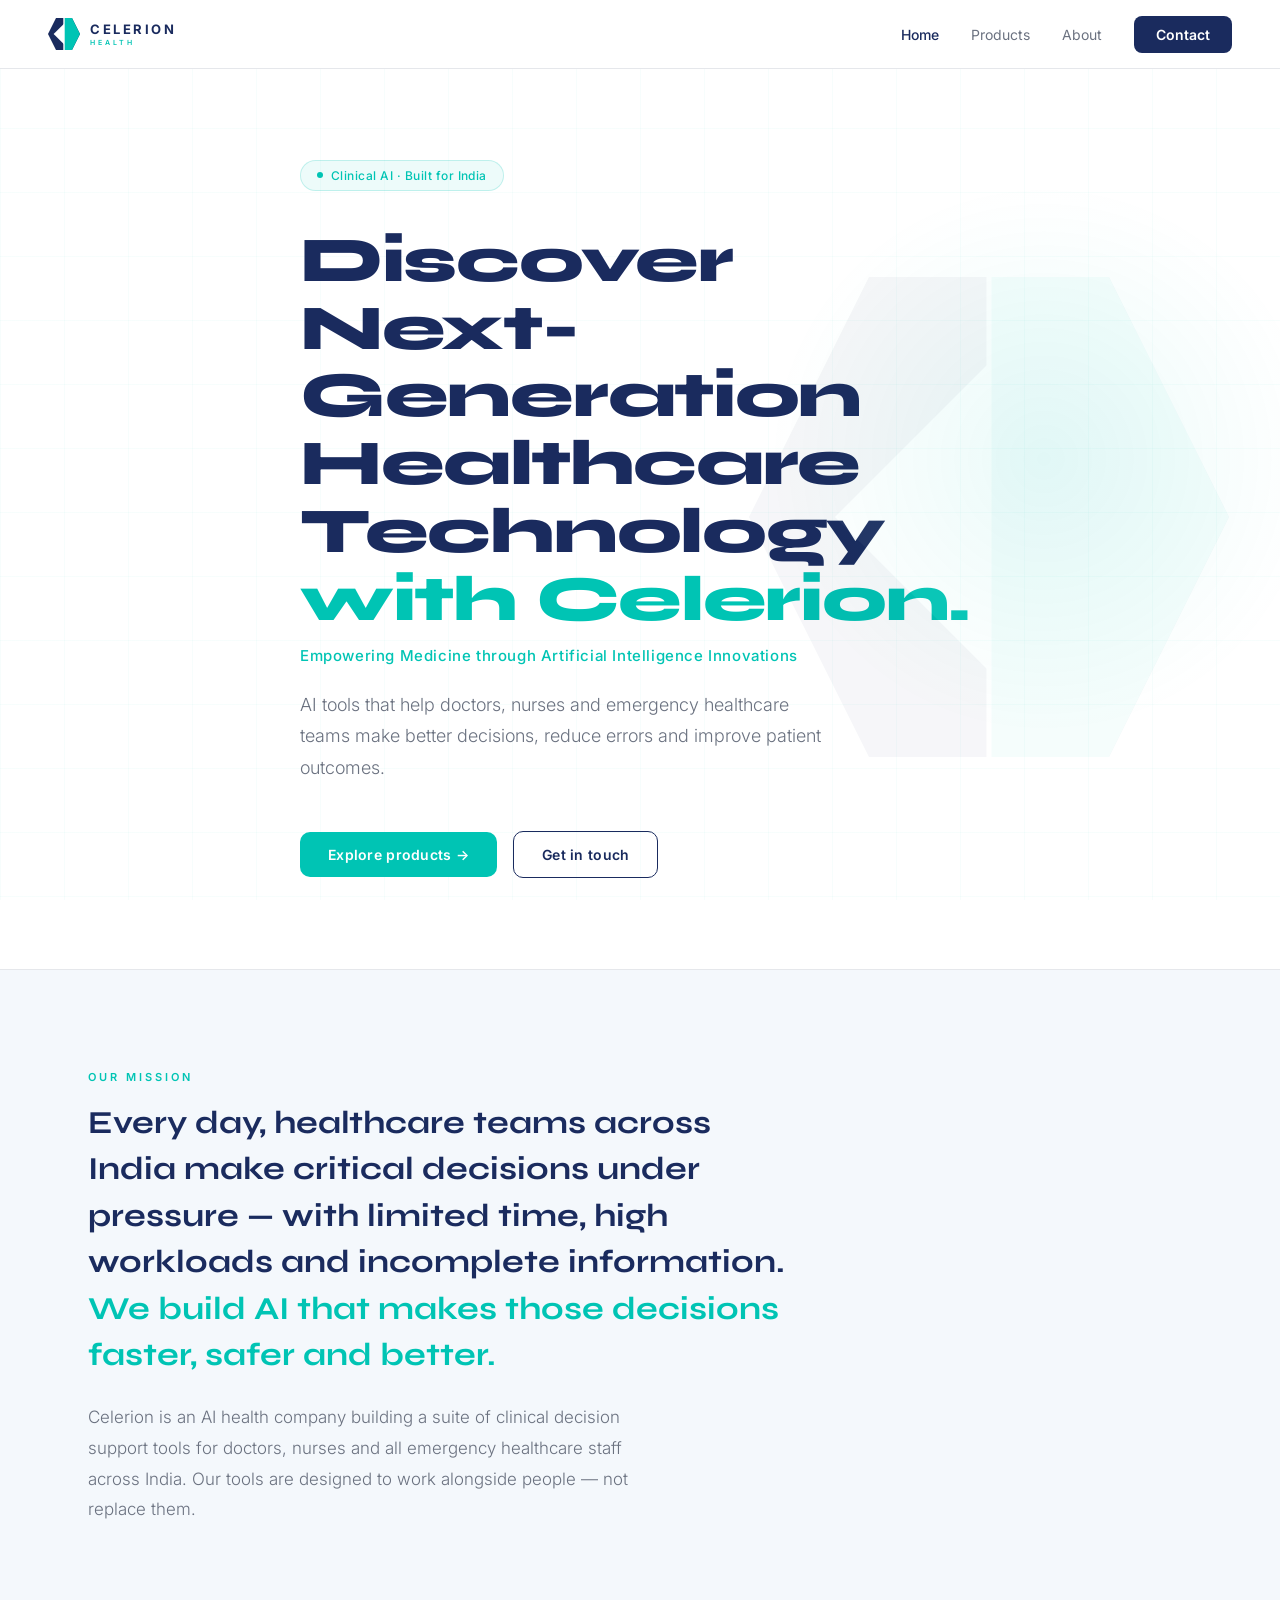
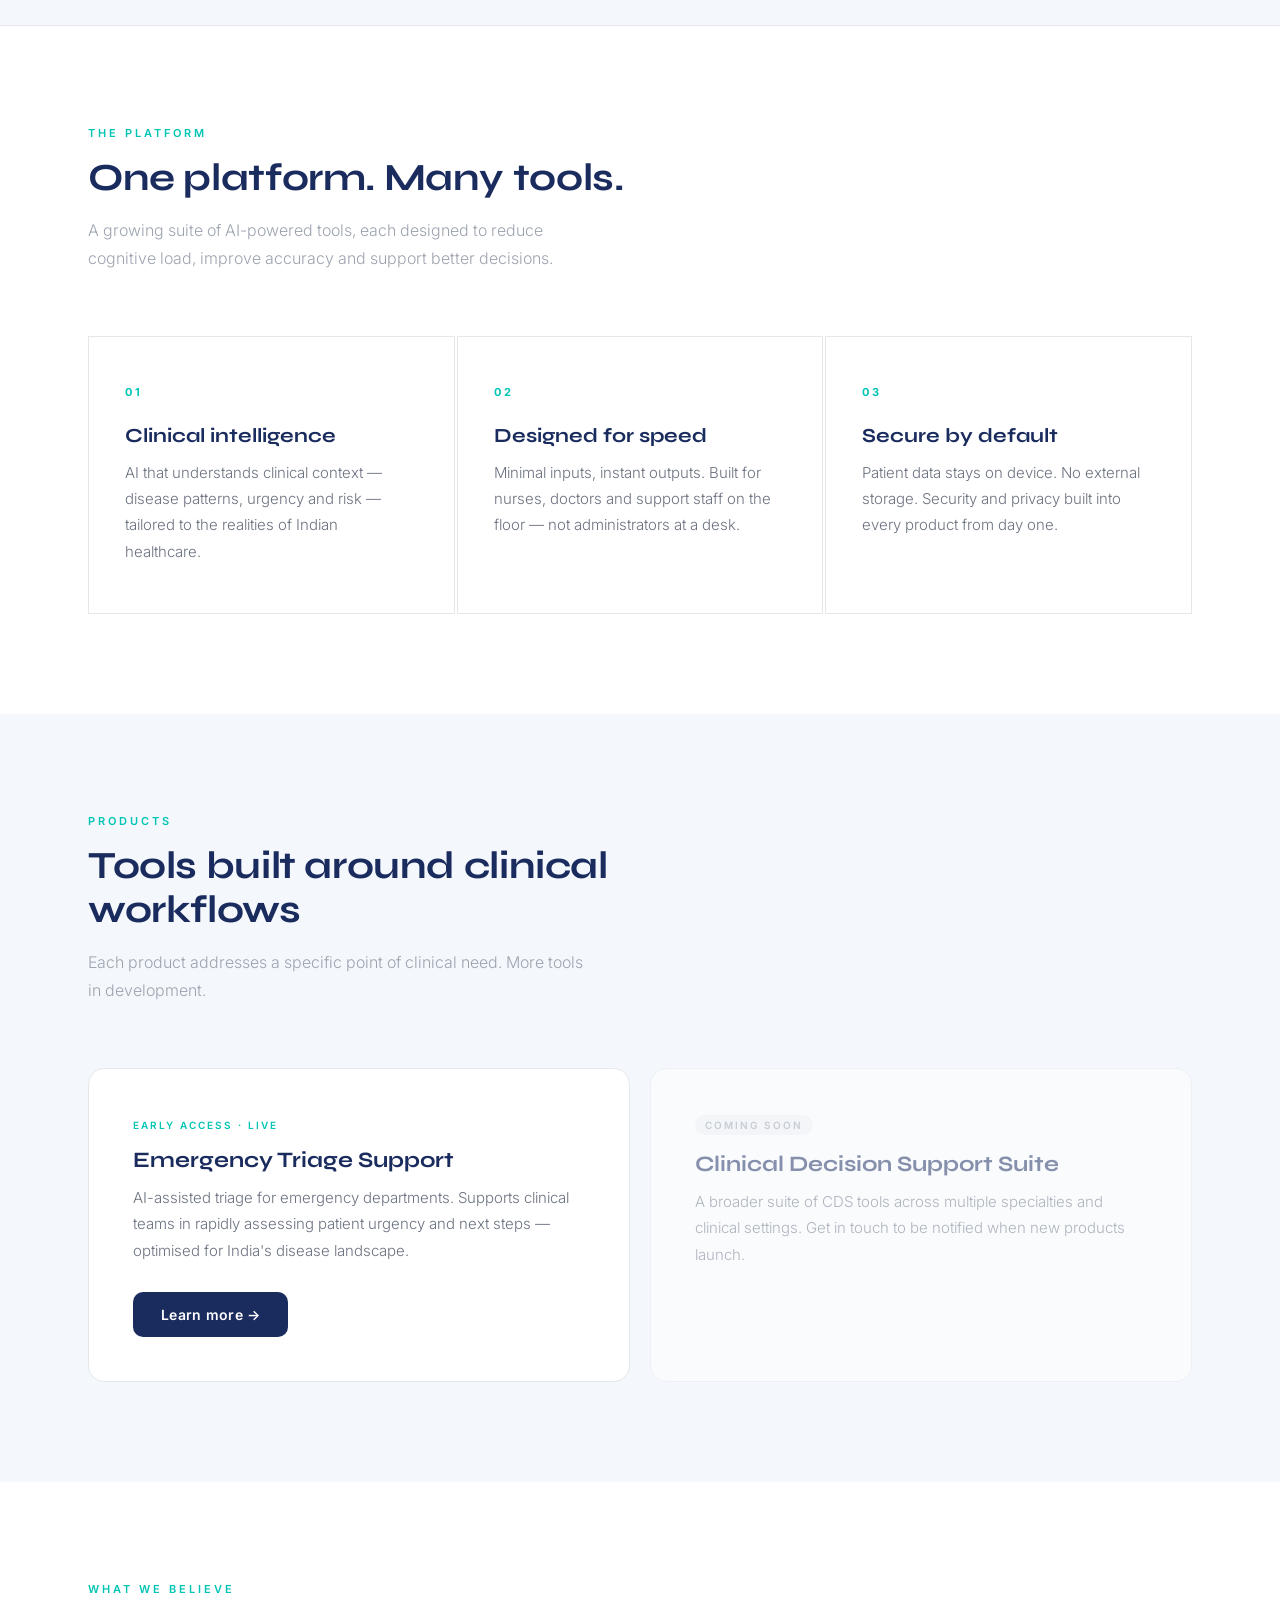
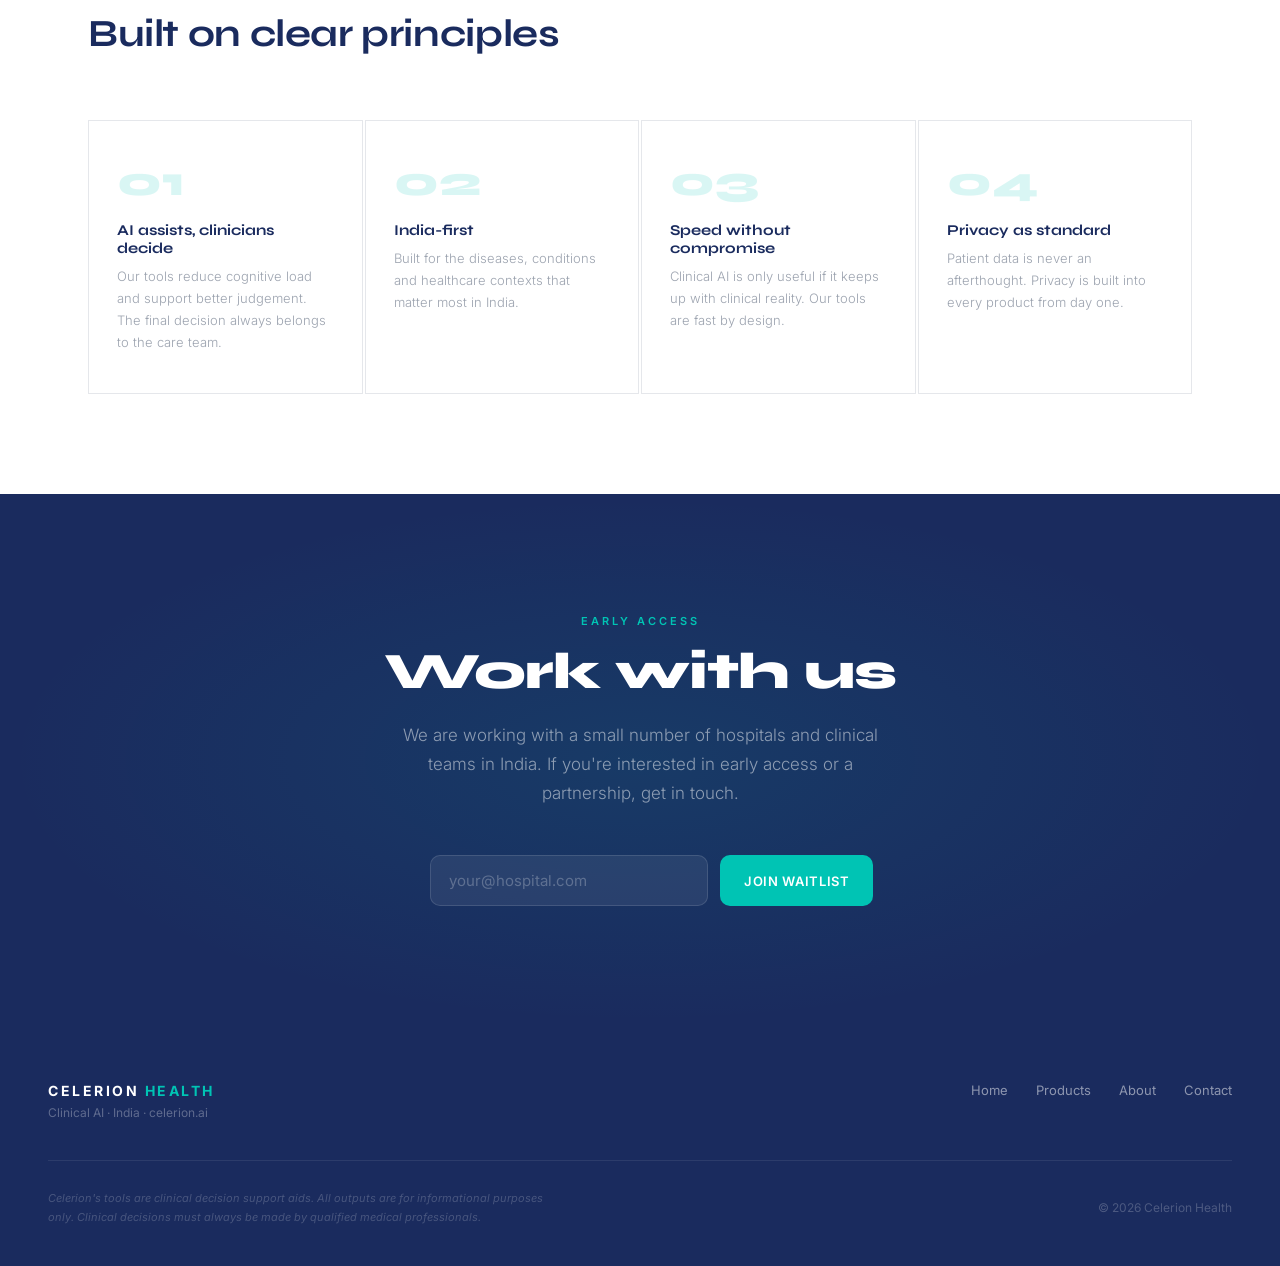
==== index.html @ 02dda003 "Rename site_index.html to index.html" ====
<!DOCTYPE html>
<html lang="en">
<head>
<meta charset="UTF-8">
<meta name="viewport" content="width=device-width, initial-scale=1.0">
<title>Celerion Health — AI for Clinical Decision Making</title>
<meta name="description" content="Celerion builds AI tools that help doctors, nurses and emergency healthcare teams make better decisions. Empowering Medicine through Artificial Intelligence Innovations.">
<link rel="preconnect" href="https://fonts.googleapis.com">
<link href="https://fonts.googleapis.com/css2?family=Inter:wght@300;400;500;600;700;800&family=Syne:wght@700;800&display=swap" rel="stylesheet">
<link rel="stylesheet" href="shared.css">
<style>
  body::before{content:'';position:fixed;inset:0;background-image:linear-gradient(rgba(0,196,180,.03) 1px,transparent 1px),linear-gradient(90deg,rgba(0,196,180,.03) 1px,transparent 1px);background-size:64px 64px;pointer-events:none;z-index:0;}

  /* HERO */
  #hero{position:relative;min-height:100vh;display:flex;align-items:center;padding:80px 0;z-index:1;overflow:hidden;}
  .hero-glow{position:absolute;top:10%;right:-5%;width:600px;height:600px;background:radial-gradient(circle,rgba(0,196,180,.08) 0%,transparent 65%);pointer-events:none;}
  .hero-content{max-width:680px;}
  .hero-badge{display:inline-flex;align-items:center;gap:8px;background:rgba(0,196,180,.07);border:1px solid rgba(0,196,180,.2);border-radius:100px;padding:7px 16px;font-size:12px;font-weight:500;color:#00C4B4;letter-spacing:.04em;margin-bottom:36px;}
  .badge-dot{width:6px;height:6px;background:#00C4B4;border-radius:50%;animation:blink 2s ease-in-out infinite;}
  .hero-title{font-family:'Syne',sans-serif;font-weight:800;font-size:clamp(42px,5vw,76px);line-height:1.06;letter-spacing:-.02em;color:#1A2B5E;margin-bottom:12px;}
  .hero-title .accent{color:#00C4B4;}
  .hero-tagline{font-size:15px;font-weight:500;color:#00C4B4;letter-spacing:.04em;margin-bottom:24px;}
  .hero-sub{font-size:18px;font-weight:300;color:#6b7280;line-height:1.75;max-width:540px;margin-bottom:48px;}
  .hero-actions{display:flex;gap:16px;flex-wrap:wrap;align-items:center;}
  .hero-mark{position:absolute;right:4%;top:50%;transform:translateY(-50%);opacity:.04;pointer-events:none;}
  .hero-mark svg{width:480px;height:480px;}

  /* MISSION */
  #mission{position:relative;z-index:1;background:#F4F8FC;border-top:1px solid #e5e7eb;border-bottom:1px solid #e5e7eb;padding:100px 0;}
  .mission-quote{font-family:'Syne',sans-serif;font-size:clamp(20px,2.5vw,32px);font-weight:700;line-height:1.45;color:#1A2B5E;margin-bottom:24px;max-width:700px;}
  .mission-quote .hl{color:#00C4B4;}
  .mission-body{font-size:17px;font-weight:300;color:#6b7280;line-height:1.8;max-width:580px;}

  /* PLATFORM */
  #platform{position:relative;z-index:1;padding:100px 0;}
  .sec-title{font-family:'Syne',sans-serif;font-weight:700;font-size:clamp(26px,3vw,44px);line-height:1.15;letter-spacing:-.01em;color:#1A2B5E;margin-bottom:16px;max-width:560px;}
  .sec-sub{font-size:16px;font-weight:300;color:#9ca3af;line-height:1.75;max-width:500px;margin-bottom:64px;}
  .pillars{display:grid;grid-template-columns:repeat(3,1fr);gap:2px;}
  .pillar{position:relative;background:#fff;border:1px solid #e5e7eb;padding:48px 36px;overflow:hidden;transition:background .3s;}
  .pillar:hover{background:#F4F8FC;}
  .pillar-bar{position:absolute;top:0;left:0;width:100%;height:2px;background:#00C4B4;transform:scaleX(0);transform-origin:left;transition:transform .4s ease;}
  .pillar:hover .pillar-bar{transform:scaleX(1);}
  .pillar-num{font-size:11px;font-weight:700;letter-spacing:3px;color:#00C4B4;margin-bottom:24px;display:block;}
  .pillar-title{font-family:'Syne',sans-serif;font-size:20px;font-weight:700;color:#1A2B5E;margin-bottom:12px;}
  .pillar-desc{font-size:15px;font-weight:300;color:#6b7280;line-height:1.75;}

  /* PRODUCTS PREVIEW */
  #products{position:relative;z-index:1;background:#F4F8FC;padding:100px 0;}
  .products-grid{display:grid;grid-template-columns:1fr 1fr;gap:20px;}
  .prod-card{background:#fff;border:1px solid #e5e7eb;border-radius:16px;padding:44px;transition:border-color .3s,transform .3s;}
  .prod-card:hover{border-color:#00C4B4;transform:translateY(-3px);}
  .prod-card.dim{opacity:.5;}
  .prod-card.dim:hover{transform:none;border-color:#e5e7eb;}
  .prod-tag{display:inline-block;font-size:10px;font-weight:600;letter-spacing:2px;color:#00C4B4;text-transform:uppercase;margin-bottom:16px;}
  .prod-tag.soon{color:#9ca3af;background:#f3f4f6;padding:4px 10px;border-radius:100px;}
  .prod-title{font-family:'Syne',sans-serif;font-size:22px;font-weight:700;color:#1A2B5E;margin-bottom:12px;}
  .prod-desc{font-size:15px;font-weight:300;color:#6b7280;line-height:1.75;}

  /* VALUES */
  #values{position:relative;z-index:1;padding:100px 0;}
  .values-grid{display:grid;grid-template-columns:repeat(4,1fr);gap:2px;margin-top:64px;}
  .value{padding:40px 28px;border:1px solid #e5e7eb;background:#fff;}
  .value-num{font-family:'Syne',sans-serif;font-size:42px;font-weight:800;color:rgba(0,196,180,.15);line-height:1;margin-bottom:18px;}
  .value-title{font-family:'Syne',sans-serif;font-size:15px;font-weight:700;color:#1A2B5E;margin-bottom:8px;}
  .value-desc{font-size:13px;font-weight:300;color:#9ca3af;line-height:1.7;}

  /* CTA */
  #cta{position:relative;z-index:1;background:#1A2B5E;padding:120px 0;text-align:center;}
  .cta-glow{position:absolute;inset:0;background:radial-gradient(ellipse at center,rgba(0,196,180,.1) 0%,transparent 70%);pointer-events:none;}
  .cta-title{font-family:'Syne',sans-serif;font-weight:800;font-size:clamp(30px,4vw,56px);line-height:1.1;letter-spacing:-.02em;color:#fff;margin-bottom:20px;}
  .cta-sub{font-size:17px;font-weight:300;color:rgba(255,255,255,.5);margin-bottom:48px;line-height:1.7;max-width:520px;margin-left:auto;margin-right:auto;}
  .cta-form{display:flex;gap:12px;max-width:420px;margin:0 auto;}
  .cta-input{flex:1;background:rgba(255,255,255,.07);border:1px solid rgba(255,255,255,.12);border-radius:10px;padding:15px 18px;color:#fff;font-family:'Inter',sans-serif;font-size:15px;outline:none;transition:border-color .2s;}
  .cta-input::placeholder{color:rgba(255,255,255,.25);}
  .cta-input:focus{border-color:#00C4B4;}
  .cta-btn{background:#00C4B4;color:#fff;border:none;border-radius:10px;padding:15px 24px;font-family:'Inter',sans-serif;font-weight:600;font-size:13px;cursor:pointer;letter-spacing:.05em;transition:background .2s;white-space:nowrap;}
  .cta-btn:hover{background:#00A99C;}
  #form-msg{margin-top:16px;font-size:13px;color:#00C4B4;display:none;}

  @keyframes blink{0%,100%{opacity:1;transform:scale(1);}50%{opacity:.4;transform:scale(.8);}}

  @media(max-width:900px){
    #hero{padding:60px 0;min-height:auto;}
    .hero-mark{display:none;}
    #mission,#platform,#products,#values,#cta{padding:64px 0;}
    .pillars{grid-template-columns:1fr;}
    .products-grid{grid-template-columns:1fr;}
    .values-grid{grid-template-columns:1fr 1fr;}
    .cta-form{flex-direction:column;}
  }
  @media(max-width:540px){.values-grid{grid-template-columns:1fr;}}
</style>
</head>
<body>

<nav>
  <div class="nav-inner">
    <a href="index.html" class="nav-logo">
      <svg viewBox="0 0 34 34" fill="none" xmlns="http://www.w3.org/2000/svg">
        <polygon points="8.5,0 25.5,0 34,17 25.5,34 8.5,34 0,17" fill="#1A2B5E"/>
        <polygon points="17,0 25.5,0 34,17 25.5,34 17,34" fill="#00C4B4"/>
        <line x1="17" y1="0" x2="17" y2="34" stroke="white" stroke-width="1.5"/>
        <polygon points="6,17 17,6 17,28" fill="white"/>
      </svg>
      <div class="nav-brand">
        <span class="nav-brand-name">CELERION</span>
        <span class="nav-brand-sub">HEALTH</span>
      </div>
    </a>
    <ul class="nav-links">
      <li><a href="index.html" class="active">Home</a></li>
      <li><a href="products.html">Products</a></li>
      <li><a href="about.html">About</a></li>
      <li><a href="contact.html" class="nav-cta">Contact</a></li>
    </ul>
  </div>
</nav>

<section id="hero">
  <div class="hero-glow"></div>
  <div class="container">
    <div class="hero-content">
      <div class="hero-badge"><span class="badge-dot"></span>Clinical AI · Built for India</div>
      <h1 class="hero-title">Discover Next-Generation<br>Healthcare Technology<br><span class="accent">with Celerion.</span></h1>
      <p class="hero-tagline">Empowering Medicine through Artificial Intelligence Innovations</p>
      <p class="hero-sub">AI tools that help doctors, nurses and emergency healthcare teams make better decisions, reduce errors and improve patient outcomes.</p>
      <div class="hero-actions">
        <a href="products.html" class="btn btn-teal">Explore products &rarr;</a>
        <a href="contact.html" class="btn btn-outline">Get in touch</a>
      </div>
    </div>
  </div>
  <div class="hero-mark">
    <svg viewBox="0 0 480 480" fill="none" xmlns="http://www.w3.org/2000/svg">
      <polygon points="120,0 360,0 480,240 360,480 120,480 0,240" fill="#1A2B5E"/>
      <polygon points="240,0 360,0 480,240 360,480 240,480" fill="#00C4B4"/>
      <line x1="240" y1="0" x2="240" y2="480" stroke="white" stroke-width="5"/>
      <polygon points="86,240 240,86 240,394" fill="white"/>
    </svg>
  </div>
</section>

<section id="mission">
  <div class="container">
    <p class="eyebrow">Our mission</p>
    <p class="mission-quote">Every day, healthcare teams across India make critical decisions under pressure — with limited time, high workloads and incomplete information.<br><span class="hl">We build AI that makes those decisions faster, safer and better.</span></p>
    <p class="mission-body">Celerion is an AI health company building a suite of clinical decision support tools for doctors, nurses and all emergency healthcare staff across India. Our tools are designed to work alongside people — not replace them.</p>
  </div>
</section>

<section id="platform">
  <div class="container">
    <p class="eyebrow">The platform</p>
    <h2 class="sec-title">One platform. Many tools.</h2>
    <p class="sec-sub">A growing suite of AI-powered tools, each designed to reduce cognitive load, improve accuracy and support better decisions.</p>
    <div class="pillars">
      <div class="pillar"><div class="pillar-bar"></div><span class="pillar-num">01</span><div class="pillar-title">Clinical intelligence</div><p class="pillar-desc">AI that understands clinical context — disease patterns, urgency and risk — tailored to the realities of Indian healthcare.</p></div>
      <div class="pillar"><div class="pillar-bar"></div><span class="pillar-num">02</span><div class="pillar-title">Designed for speed</div><p class="pillar-desc">Minimal inputs, instant outputs. Built for nurses, doctors and support staff on the floor — not administrators at a desk.</p></div>
      <div class="pillar"><div class="pillar-bar"></div><span class="pillar-num">03</span><div class="pillar-title">Secure by default</div><p class="pillar-desc">Patient data stays on device. No external storage. Security and privacy built into every product from day one.</p></div>
    </div>
  </div>
</section>

<section id="products">
  <div class="container">
    <p class="eyebrow">Products</p>
    <h2 class="sec-title">Tools built around clinical workflows</h2>
    <p class="sec-sub">Each product addresses a specific point of clinical need. More tools in development.</p>
    <div class="products-grid">
      <div class="prod-card">
        <div class="prod-tag">Early access · Live</div>
        <div class="prod-title">Emergency Triage Support</div>
        <p class="prod-desc">AI-assisted triage for emergency departments. Supports clinical teams in rapidly assessing patient urgency and next steps — optimised for India's disease landscape.</p>
        <br>
        <a href="products.html" class="btn" style="margin-top:8px;">Learn more &rarr;</a>
      </div>
      <div class="prod-card dim">
        <div class="prod-tag soon">Coming soon</div>
        <div class="prod-title">Clinical Decision Support Suite</div>
        <p class="prod-desc">A broader suite of CDS tools across multiple specialties and clinical settings. Get in touch to be notified when new products launch.</p>
      </div>
    </div>
  </div>
</section>

<section id="values">
  <div class="container">
    <p class="eyebrow">What we believe</p>
    <h2 class="sec-title">Built on clear principles</h2>
    <div class="values-grid">
      <div class="value"><div class="value-num">01</div><div class="value-title">AI assists, clinicians decide</div><p class="value-desc">Our tools reduce cognitive load and support better judgement. The final decision always belongs to the care team.</p></div>
      <div class="value"><div class="value-num">02</div><div class="value-title">India-first</div><p class="value-desc">Built for the diseases, conditions and healthcare contexts that matter most in India.</p></div>
      <div class="value"><div class="value-num">03</div><div class="value-title">Speed without compromise</div><p class="value-desc">Clinical AI is only useful if it keeps up with clinical reality. Our tools are fast by design.</p></div>
      <div class="value"><div class="value-num">04</div><div class="value-title">Privacy as standard</div><p class="value-desc">Patient data is never an afterthought. Privacy is built into every product from day one.</p></div>
    </div>
  </div>
</section>

<section id="cta">
  <div class="cta-glow"></div>
  <div class="container" style="position:relative;z-index:1;">
    <p class="eyebrow" style="text-align:center;color:#00C4B4;">Early access</p>
    <h2 class="cta-title">Work with us</h2>
    <p class="cta-sub">We are working with a small number of hospitals and clinical teams in India. If you're interested in early access or a partnership, get in touch.</p>
    <form class="cta-form" onsubmit="handleSubmit(event)">
      <input type="email" id="email-field" class="cta-input" placeholder="your@hospital.com" required>
      <button type="submit" class="cta-btn">JOIN WAITLIST</button>
    </form>
    <p id="form-msg">&#10003; &nbsp;Thank you — we'll be in touch soon.</p>
  </div>
</section>

<footer>
  <div class="footer-inner">
    <div class="footer-top">
      <div>
        <div class="footer-brand-name">CELERION <span>HEALTH</span></div>
        <div class="footer-brand-tag">Clinical AI · India · celerion.ai</div>
      </div>
      <div class="footer-links">
        <a href="index.html">Home</a>
        <a href="products.html">Products</a>
        <a href="about.html">About</a>
        <a href="contact.html">Contact</a>
      </div>
    </div>
    <div class="footer-bottom">
      <div class="footer-disc">Celerion's tools are clinical decision support aids. All outputs are for informational purposes only. Clinical decisions must always be made by qualified medical professionals.</div>
      <div class="footer-copy">&copy; 2026 Celerion Health</div>
    </div>
  </div>
</footer>

<script>
  function handleSubmit(e) {
    e.preventDefault();
    document.getElementById('email-field').value='';
    const m=document.getElementById('form-msg');
    m.style.display='block';
    setTimeout(()=>{m.style.display='none';},5000);
  }
</script>
</body>
</html>
---- shared.css ----
/* Shared styles across all pages */
*,*::before,*::after{box-sizing:border-box;margin:0;padding:0;}
html{scroll-behavior:smooth;}
body{font-family:'Inter',sans-serif;background:#fff;color:#111827;overflow-x:hidden;}

/* NAV */
nav{position:sticky;top:0;z-index:100;background:rgba(255,255,255,0.95);backdrop-filter:blur(12px);border-bottom:1px solid #e5e7eb;padding:0 48px;}
.nav-inner{max-width:1200px;margin:0 auto;display:flex;align-items:center;justify-content:space-between;height:68px;}
.nav-logo{display:flex;align-items:center;gap:10px;text-decoration:none;}
.nav-logo svg{width:32px;height:32px;}
.nav-brand{display:flex;flex-direction:column;gap:1px;}
.nav-brand-name{font-size:13px;font-weight:700;letter-spacing:2.5px;color:#1A2B5E;}
.nav-brand-sub{font-size:7px;font-weight:600;letter-spacing:3px;color:#00C4B4;}
.nav-links{display:flex;align-items:center;gap:32px;list-style:none;}
.nav-links a{font-size:14px;color:#6b7280;text-decoration:none;transition:color .2s;}
.nav-links a:hover{color:#111827;}
.nav-links a.active{color:#1A2B5E;font-weight:500;}
.nav-cta{background:#1A2B5E!important;color:#fff!important;font-weight:600!important;padding:10px 22px!important;border-radius:8px;transition:background .2s!important;}
.nav-cta:hover{background:#142248!important;}

/* FOOTER */
footer{background:#1A2B5E;padding:56px 48px 40px;}
.footer-inner{max-width:1200px;margin:0 auto;}
.footer-top{display:flex;justify-content:space-between;align-items:flex-start;flex-wrap:wrap;gap:40px;padding-bottom:40px;border-bottom:1px solid rgba(255,255,255,0.08);}
.footer-brand-name{font-size:14px;font-weight:700;letter-spacing:2.5px;color:#fff;margin-bottom:6px;}
.footer-brand-name span{color:#00C4B4;}
.footer-brand-tag{font-size:12px;color:rgba(255,255,255,0.3);}
.footer-links{display:flex;gap:28px;flex-wrap:wrap;}
.footer-links a{font-size:13px;color:rgba(255,255,255,0.5);text-decoration:none;transition:color .2s;}
.footer-links a:hover{color:#fff;}
.footer-bottom{display:flex;justify-content:space-between;align-items:center;padding-top:28px;flex-wrap:wrap;gap:16px;}
.footer-disc{font-size:11px;color:rgba(255,255,255,0.2);font-style:italic;max-width:520px;line-height:1.65;}
.footer-copy{font-size:12px;color:rgba(255,255,255,0.22);}

/* BUTTONS */
.btn{display:inline-flex;align-items:center;gap:8px;background:#1A2B5E;color:#fff;font-size:14px;font-weight:600;padding:14px 28px;border-radius:10px;text-decoration:none;transition:background .2s,transform .2s;letter-spacing:0.02em;}
.btn:hover{background:#142248;transform:translateY(-1px);}
.btn-teal{background:#00C4B4;}
.btn-teal:hover{background:#00A99C;}
.btn-outline{background:transparent;color:#1A2B5E;border:1.5px solid #1A2B5E;}
.btn-outline:hover{background:#1A2B5E;color:#fff;transform:translateY(-1px);}

/* COMMON */
.eyebrow{font-size:11px;font-weight:600;letter-spacing:3px;color:#00C4B4;text-transform:uppercase;margin-bottom:16px;}
.container{max-width:1200px;margin:0 auto;padding:0 48px;}

@media(max-width:900px){
  nav{padding:0 20px;}
  .nav-links{display:none;}
  footer{padding:40px 20px;}
  .container{padding:0 20px;}
  .footer-top{flex-direction:column;gap:24px;}
}
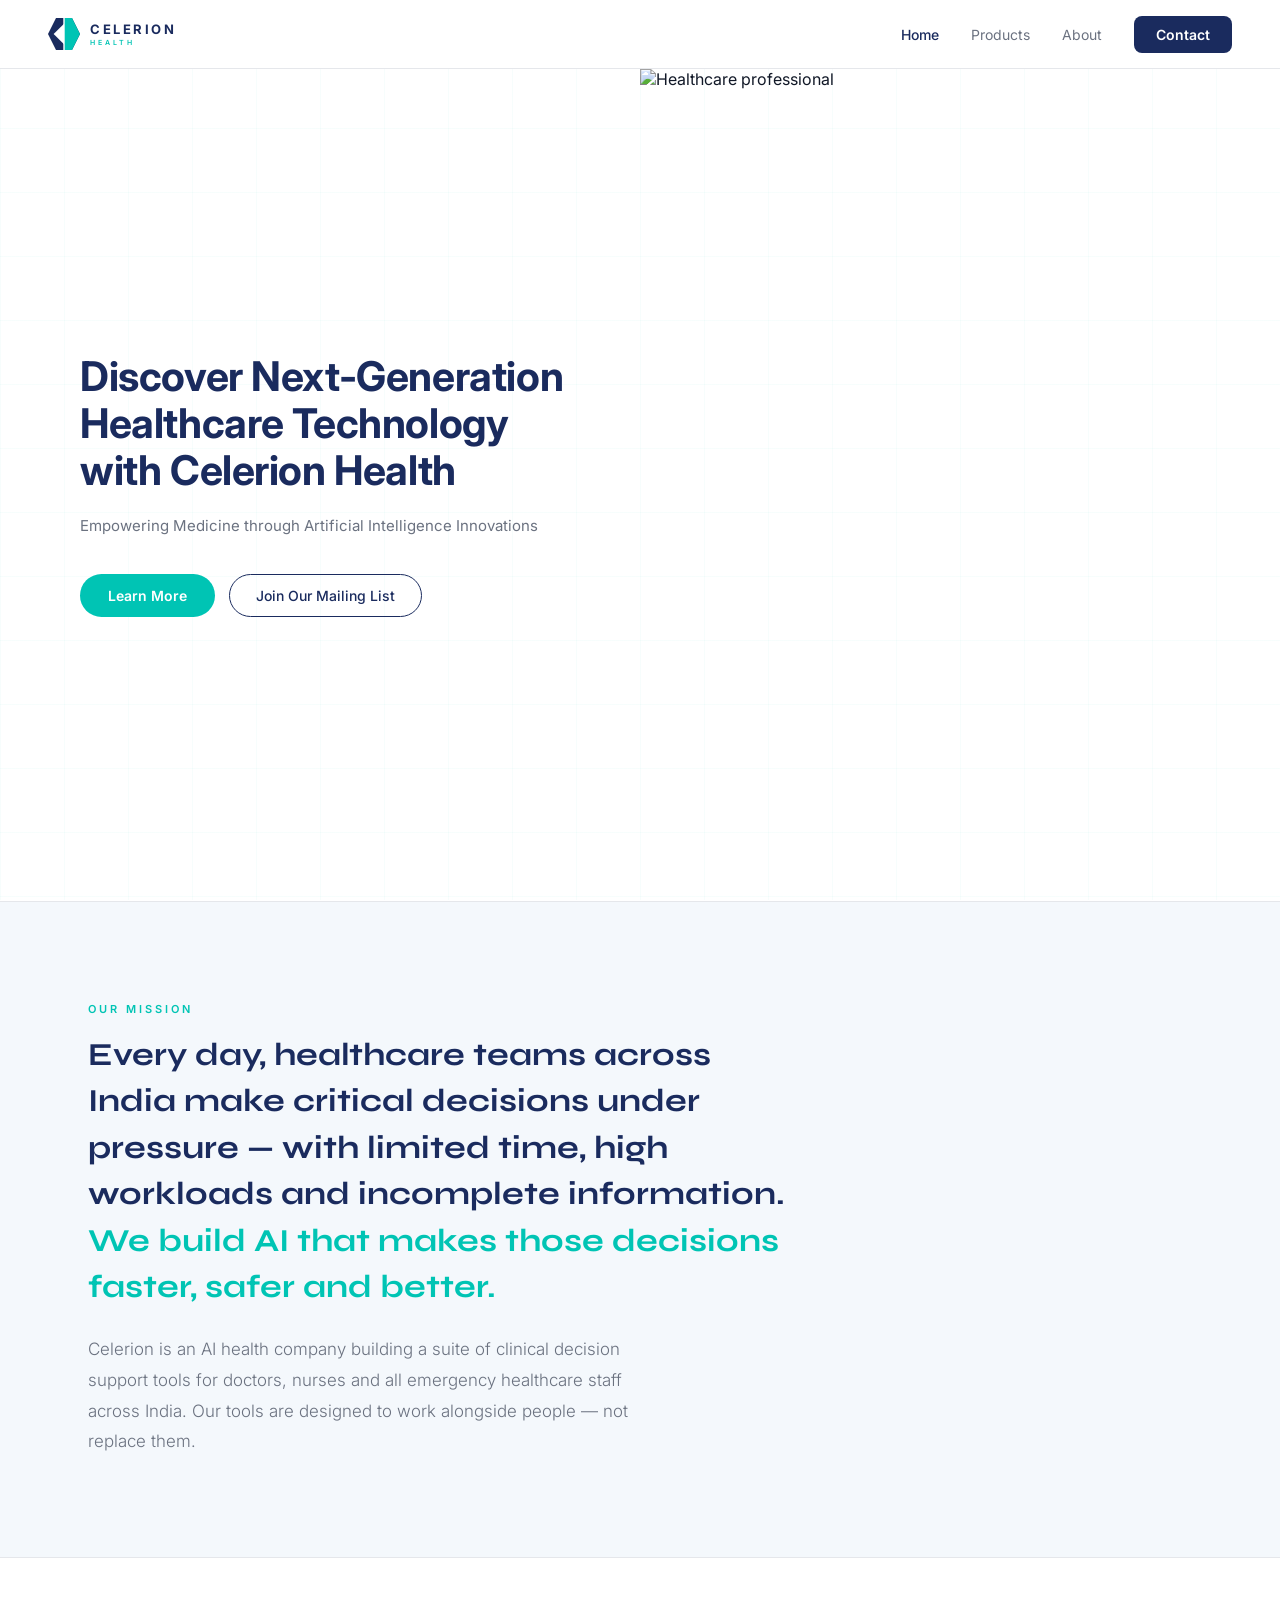
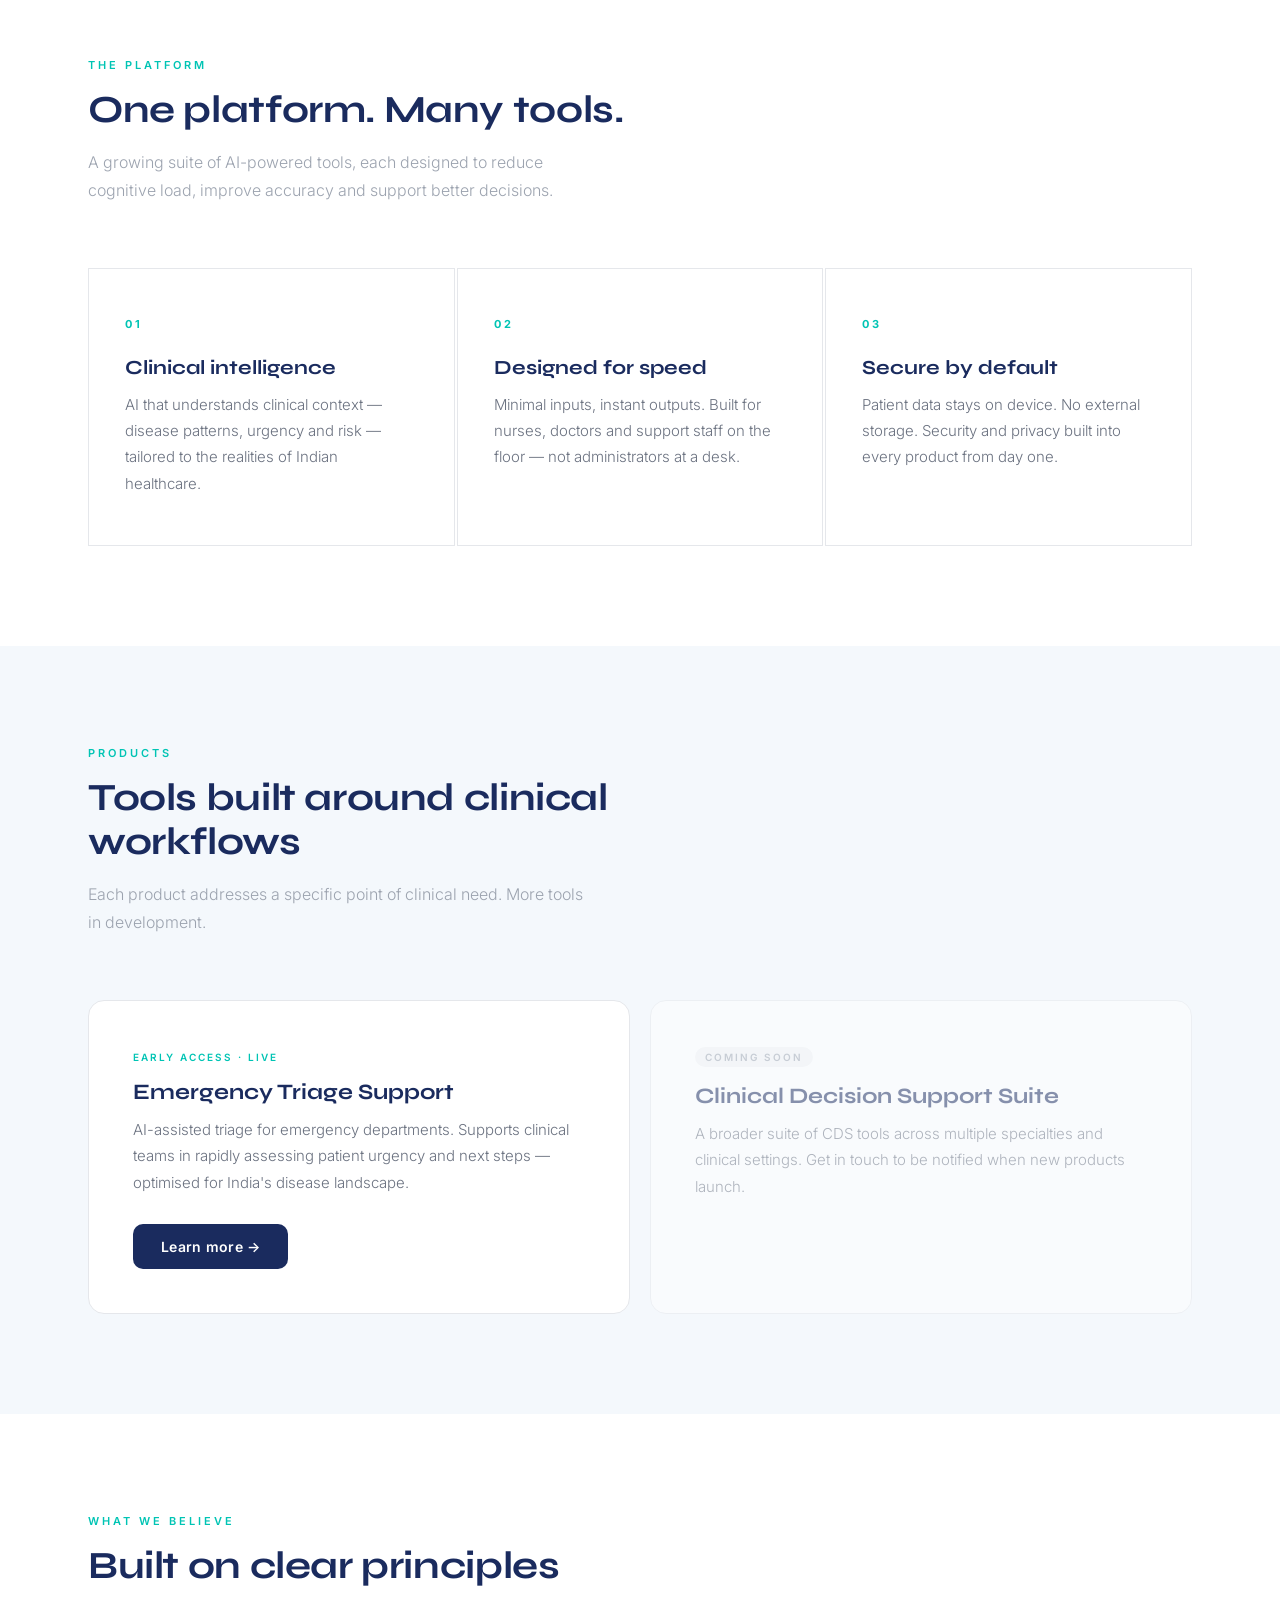
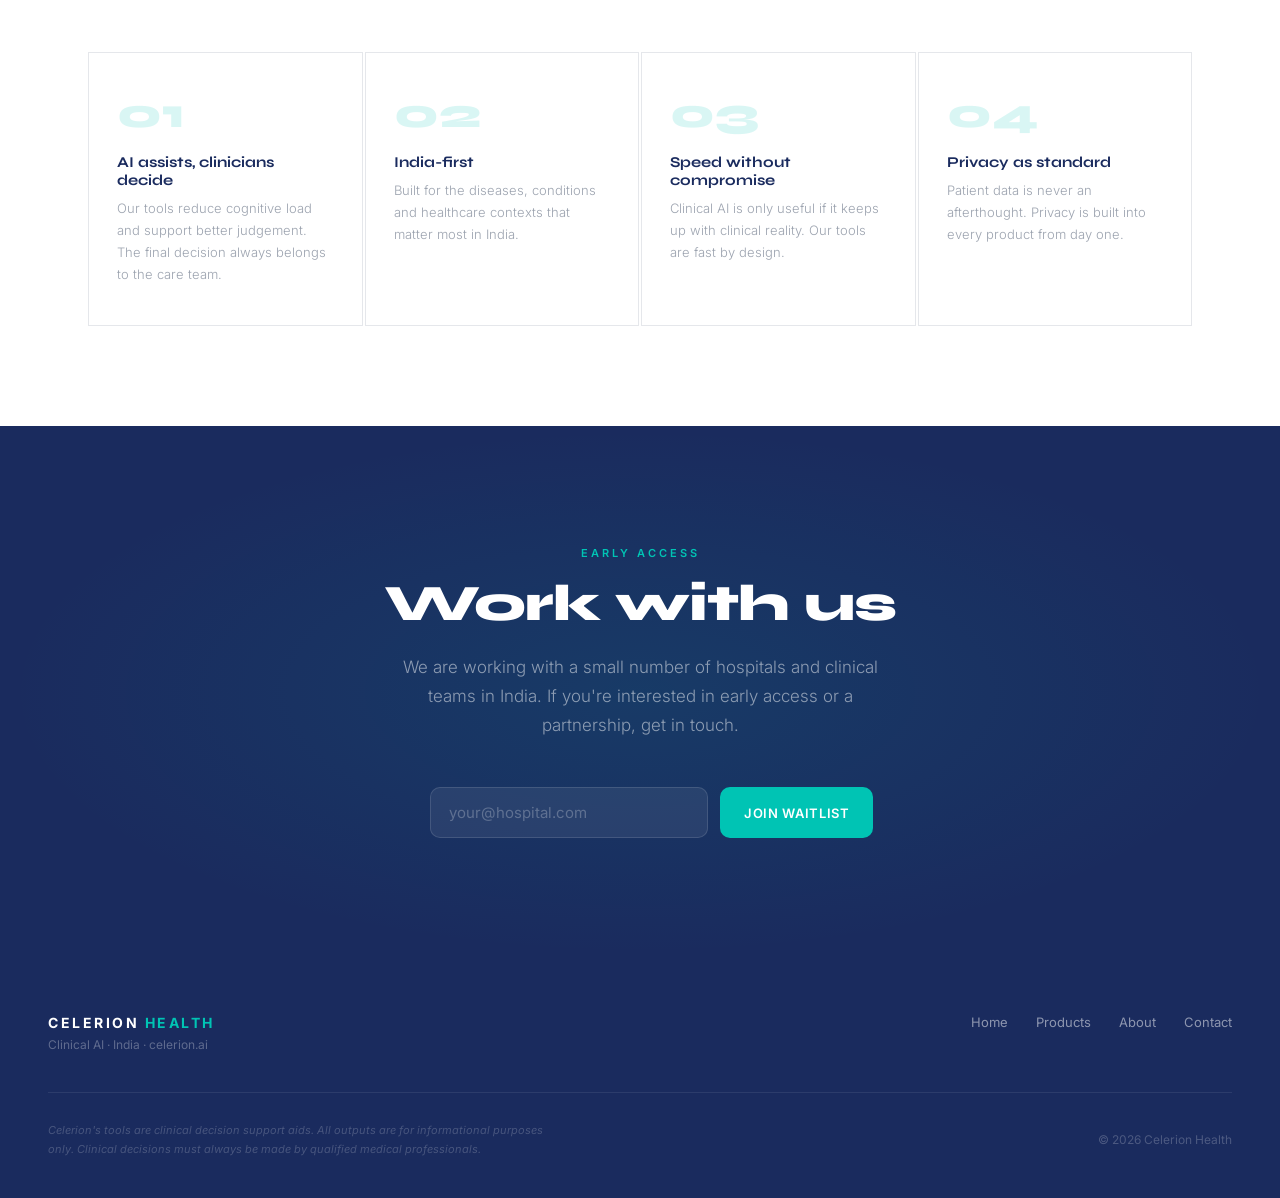
==== commit 77443ee5: "Rename index_3.html to index.html" ====
--- a/index.html
+++ b/index.html
@@ -7,23 +7,67 @@
 <meta name="description" content="Celerion builds AI tools that help doctors, nurses and emergency healthcare teams make better decisions. Empowering Medicine through Artificial Intelligence Innovations.">
 <link rel="preconnect" href="https://fonts.googleapis.com">
 <link href="https://fonts.googleapis.com/css2?family=Inter:wght@300;400;500;600;700;800&family=Syne:wght@700;800&display=swap" rel="stylesheet">
-<link rel="stylesheet" href="shared.css">
+<style>
+/* Shared styles */
+*,*::before,*::after{box-sizing:border-box;margin:0;padding:0;}
+html{scroll-behavior:smooth;}
+body{font-family:'Inter',sans-serif;background:#fff;color:#111827;overflow-x:hidden;}
+nav{position:sticky;top:0;z-index:100;background:rgba(255,255,255,0.95);backdrop-filter:blur(12px);border-bottom:1px solid #e5e7eb;padding:0 48px;}
+.nav-inner{max-width:1200px;margin:0 auto;display:flex;align-items:center;justify-content:space-between;height:68px;}
+.nav-logo{display:flex;align-items:center;gap:10px;text-decoration:none;}
+.nav-logo svg{width:32px;height:32px;}
+.nav-brand{display:flex;flex-direction:column;gap:1px;}
+.nav-brand-name{font-size:13px;font-weight:700;letter-spacing:2.5px;color:#1A2B5E;}
+.nav-brand-sub{font-size:7px;font-weight:600;letter-spacing:3px;color:#00C4B4;}
+.nav-links{display:flex;align-items:center;gap:32px;list-style:none;}
+.nav-links a{font-size:14px;color:#6b7280;text-decoration:none;transition:color .2s;}
+.nav-links a:hover{color:#111827;}
+.nav-links a.active{color:#1A2B5E;font-weight:500;}
+.nav-cta{background:#1A2B5E!important;color:#fff!important;font-weight:600!important;padding:10px 22px!important;border-radius:8px;transition:background .2s!important;}
+.nav-cta:hover{background:#142248!important;}
+footer{background:#1A2B5E;padding:56px 48px 40px;}
+.footer-inner{max-width:1200px;margin:0 auto;}
+.footer-top{display:flex;justify-content:space-between;align-items:flex-start;flex-wrap:wrap;gap:40px;padding-bottom:40px;border-bottom:1px solid rgba(255,255,255,0.08);}
+.footer-brand-name{font-size:14px;font-weight:700;letter-spacing:2.5px;color:#fff;margin-bottom:6px;}
+.footer-brand-name span{color:#00C4B4;}
+.footer-brand-tag{font-size:12px;color:rgba(255,255,255,0.3);}
+.footer-links{display:flex;gap:28px;flex-wrap:wrap;}
+.footer-links a{font-size:13px;color:rgba(255,255,255,0.5);text-decoration:none;transition:color .2s;}
+.footer-links a:hover{color:#fff;}
+.footer-bottom{display:flex;justify-content:space-between;align-items:center;padding-top:28px;flex-wrap:wrap;gap:16px;}
+.footer-disc{font-size:11px;color:rgba(255,255,255,0.2);font-style:italic;max-width:520px;line-height:1.65;}
+.footer-copy{font-size:12px;color:rgba(255,255,255,0.22);}
+.btn{display:inline-flex;align-items:center;gap:8px;background:#1A2B5E;color:#fff;font-size:14px;font-weight:600;padding:14px 28px;border-radius:10px;text-decoration:none;transition:background .2s,transform .2s;letter-spacing:0.02em;}
+.btn:hover{background:#142248;transform:translateY(-1px);}
+.btn-teal{background:#00C4B4;}
+.btn-teal:hover{background:#00A99C;}
+.btn-outline{background:transparent;color:#1A2B5E;border:1.5px solid #1A2B5E;}
+.btn-outline:hover{background:#1A2B5E;color:#fff;transform:translateY(-1px);}
+.eyebrow{font-size:11px;font-weight:600;letter-spacing:3px;color:#00C4B4;text-transform:uppercase;margin-bottom:16px;}
+.container{max-width:1200px;margin:0 auto;padding:0 48px;}
+@media(max-width:900px){
+  nav{padding:0 20px;}
+  .nav-links{display:none;}
+  footer{padding:40px 20px;}
+  .container{padding:0 20px;}
+  .footer-top{flex-direction:column;gap:24px;}
+}
+</style>
 <style>
   body::before{content:'';position:fixed;inset:0;background-image:linear-gradient(rgba(0,196,180,.03) 1px,transparent 1px),linear-gradient(90deg,rgba(0,196,180,.03) 1px,transparent 1px);background-size:64px 64px;pointer-events:none;z-index:0;}
 
   /* HERO */
-  #hero{position:relative;min-height:100vh;display:flex;align-items:center;padding:80px 0;z-index:1;overflow:hidden;}
-  .hero-glow{position:absolute;top:10%;right:-5%;width:600px;height:600px;background:radial-gradient(circle,rgba(0,196,180,.08) 0%,transparent 65%);pointer-events:none;}
-  .hero-content{max-width:680px;}
-  .hero-badge{display:inline-flex;align-items:center;gap:8px;background:rgba(0,196,180,.07);border:1px solid rgba(0,196,180,.2);border-radius:100px;padding:7px 16px;font-size:12px;font-weight:500;color:#00C4B4;letter-spacing:.04em;margin-bottom:36px;}
-  .badge-dot{width:6px;height:6px;background:#00C4B4;border-radius:50%;animation:blink 2s ease-in-out infinite;}
-  .hero-title{font-family:'Syne',sans-serif;font-weight:800;font-size:clamp(42px,5vw,76px);line-height:1.06;letter-spacing:-.02em;color:#1A2B5E;margin-bottom:12px;}
-  .hero-title .accent{color:#00C4B4;}
-  .hero-tagline{font-size:15px;font-weight:500;color:#00C4B4;letter-spacing:.04em;margin-bottom:24px;}
-  .hero-sub{font-size:18px;font-weight:300;color:#6b7280;line-height:1.75;max-width:540px;margin-bottom:48px;}
-  .hero-actions{display:flex;gap:16px;flex-wrap:wrap;align-items:center;}
-  .hero-mark{position:absolute;right:4%;top:50%;transform:translateY(-50%);opacity:.04;pointer-events:none;}
-  .hero-mark svg{width:480px;height:480px;}
+  #hero{display:grid;grid-template-columns:1fr 1fr;min-height:calc(100vh - 68px);position:relative;z-index:1;}
+  .hero-text{display:flex;flex-direction:column;justify-content:center;padding:80px 60px 80px 80px;}
+  .hero-title{font-size:clamp(30px,3.2vw,50px);font-weight:700;color:#1A2B5E;line-height:1.15;letter-spacing:-.01em;margin-bottom:20px;}
+  .hero-tagline{font-size:15px;color:#6b7280;margin-bottom:36px;line-height:1.6;}
+  .hero-buttons{display:flex;gap:14px;flex-wrap:wrap;}
+  .btn-hero-solid{display:inline-flex;align-items:center;background:#00C4B4;color:#fff;font-size:14px;font-weight:600;padding:13px 28px;border-radius:100px;text-decoration:none;transition:background .2s;}
+  .btn-hero-solid:hover{background:#00A99C;}
+  .btn-hero-outline{display:inline-flex;align-items:center;background:transparent;color:#1A2B5E;font-size:14px;font-weight:500;padding:12px 26px;border-radius:100px;border:1.5px solid #1A2B5E;text-decoration:none;transition:all .2s;}
+  .btn-hero-outline:hover{background:#1A2B5E;color:#fff;}
+  .hero-image{overflow:hidden;}
+  .hero-image img{width:100%;height:100%;object-fit:cover;object-position:center top;}
 
   /* MISSION */
   #mission{position:relative;z-index:1;background:#F4F8FC;border-top:1px solid #e5e7eb;border-bottom:1px solid #e5e7eb;padding:100px 0;}
@@ -80,8 +124,9 @@
   @keyframes blink{0%,100%{opacity:1;transform:scale(1);}50%{opacity:.4;transform:scale(.8);}}
 
   @media(max-width:900px){
-    #hero{padding:60px 0;min-height:auto;}
-    .hero-mark{display:none;}
+    #hero{grid-template-columns:1fr;min-height:auto;}
+    .hero-text{padding:56px 20px;}
+    .hero-image{min-height:320px;}
     #mission,#platform,#products,#values,#cta{padding:64px 0;}
     .pillars{grid-template-columns:1fr;}
     .products-grid{grid-template-columns:1fr;}
@@ -117,26 +162,16 @@
 </nav>
 
 <section id="hero">
-  <div class="hero-glow"></div>
-  <div class="container">
-    <div class="hero-content">
-      <div class="hero-badge"><span class="badge-dot"></span>Clinical AI · Built for India</div>
-      <h1 class="hero-title">Discover Next-Generation<br>Healthcare Technology<br><span class="accent">with Celerion.</span></h1>
-      <p class="hero-tagline">Empowering Medicine through Artificial Intelligence Innovations</p>
-      <p class="hero-sub">AI tools that help doctors, nurses and emergency healthcare teams make better decisions, reduce errors and improve patient outcomes.</p>
-      <div class="hero-actions">
-        <a href="products.html" class="btn btn-teal">Explore products &rarr;</a>
-        <a href="contact.html" class="btn btn-outline">Get in touch</a>
-      </div>
-    </div>
-  </div>
-  <div class="hero-mark">
-    <svg viewBox="0 0 480 480" fill="none" xmlns="http://www.w3.org/2000/svg">
-      <polygon points="120,0 360,0 480,240 360,480 120,480 0,240" fill="#1A2B5E"/>
-      <polygon points="240,0 360,0 480,240 360,480 240,480" fill="#00C4B4"/>
-      <line x1="240" y1="0" x2="240" y2="480" stroke="white" stroke-width="5"/>
-      <polygon points="86,240 240,86 240,394" fill="white"/>
-    </svg>
+  <div class="hero-text">
+    <h1 class="hero-title">Discover Next-Generation Healthcare Technology with Celerion Health</h1>
+    <p class="hero-tagline">Empowering Medicine through Artificial Intelligence Innovations</p>
+    <div class="hero-buttons">
+      <a href="about.html" class="btn-hero-solid">Learn More</a>
+      <a href="contact.html" class="btn-hero-outline">Join Our Mailing List</a>
+    </div>
+  </div>
+  <div class="hero-image">
+    <img src="hero.webp" alt="Healthcare professional">
   </div>
 </section>
 
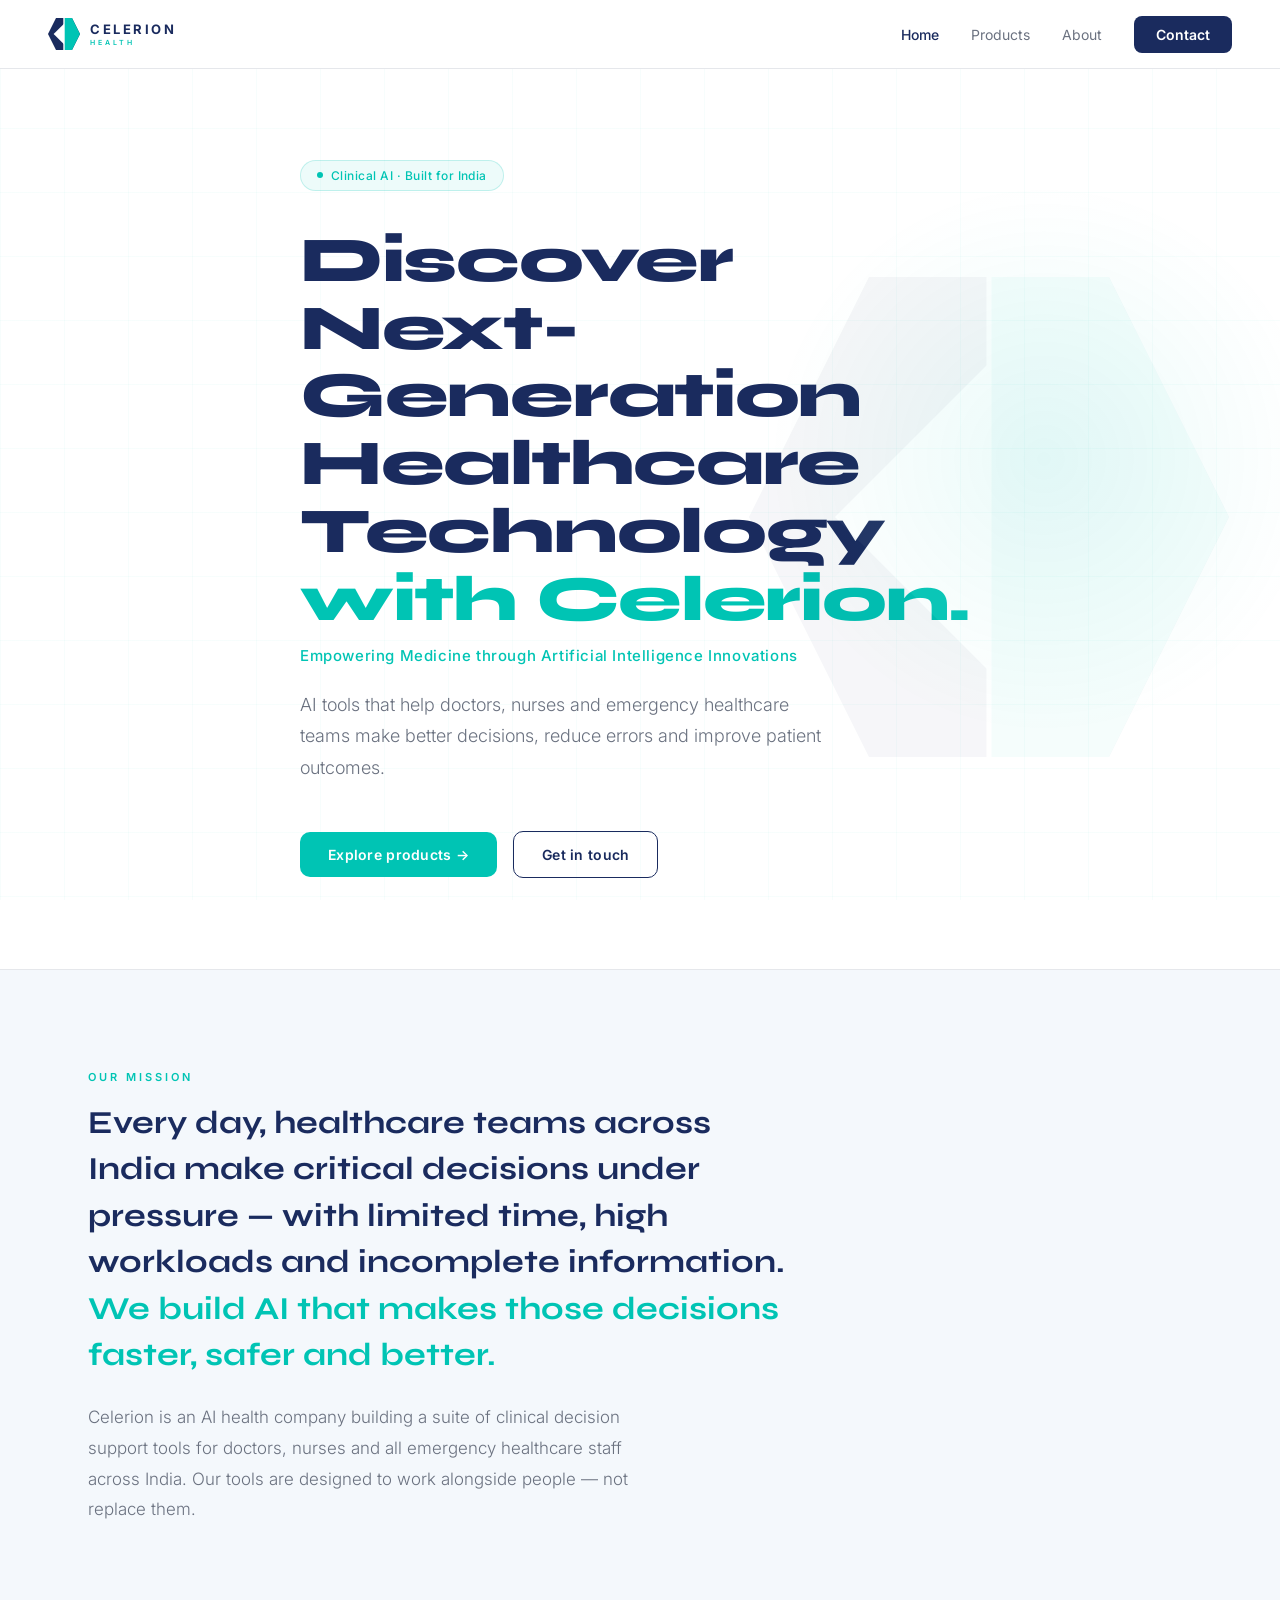
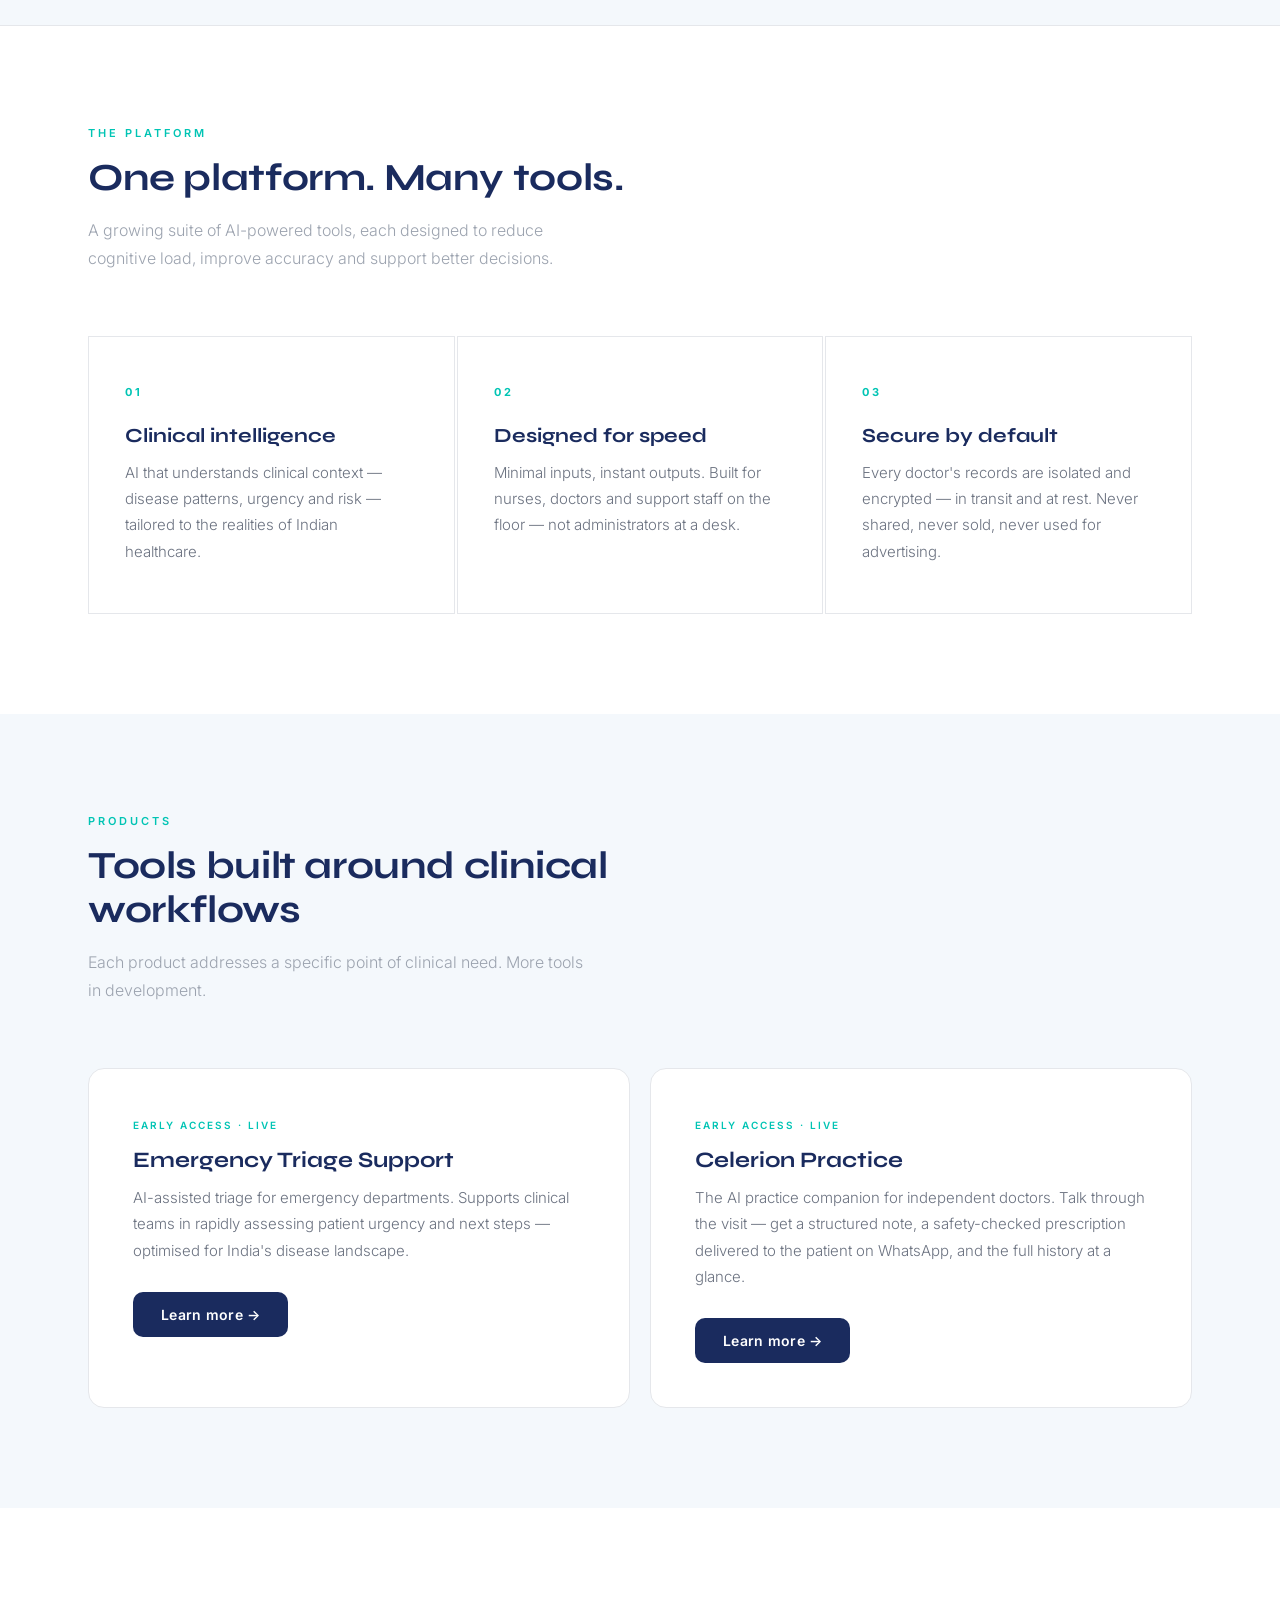
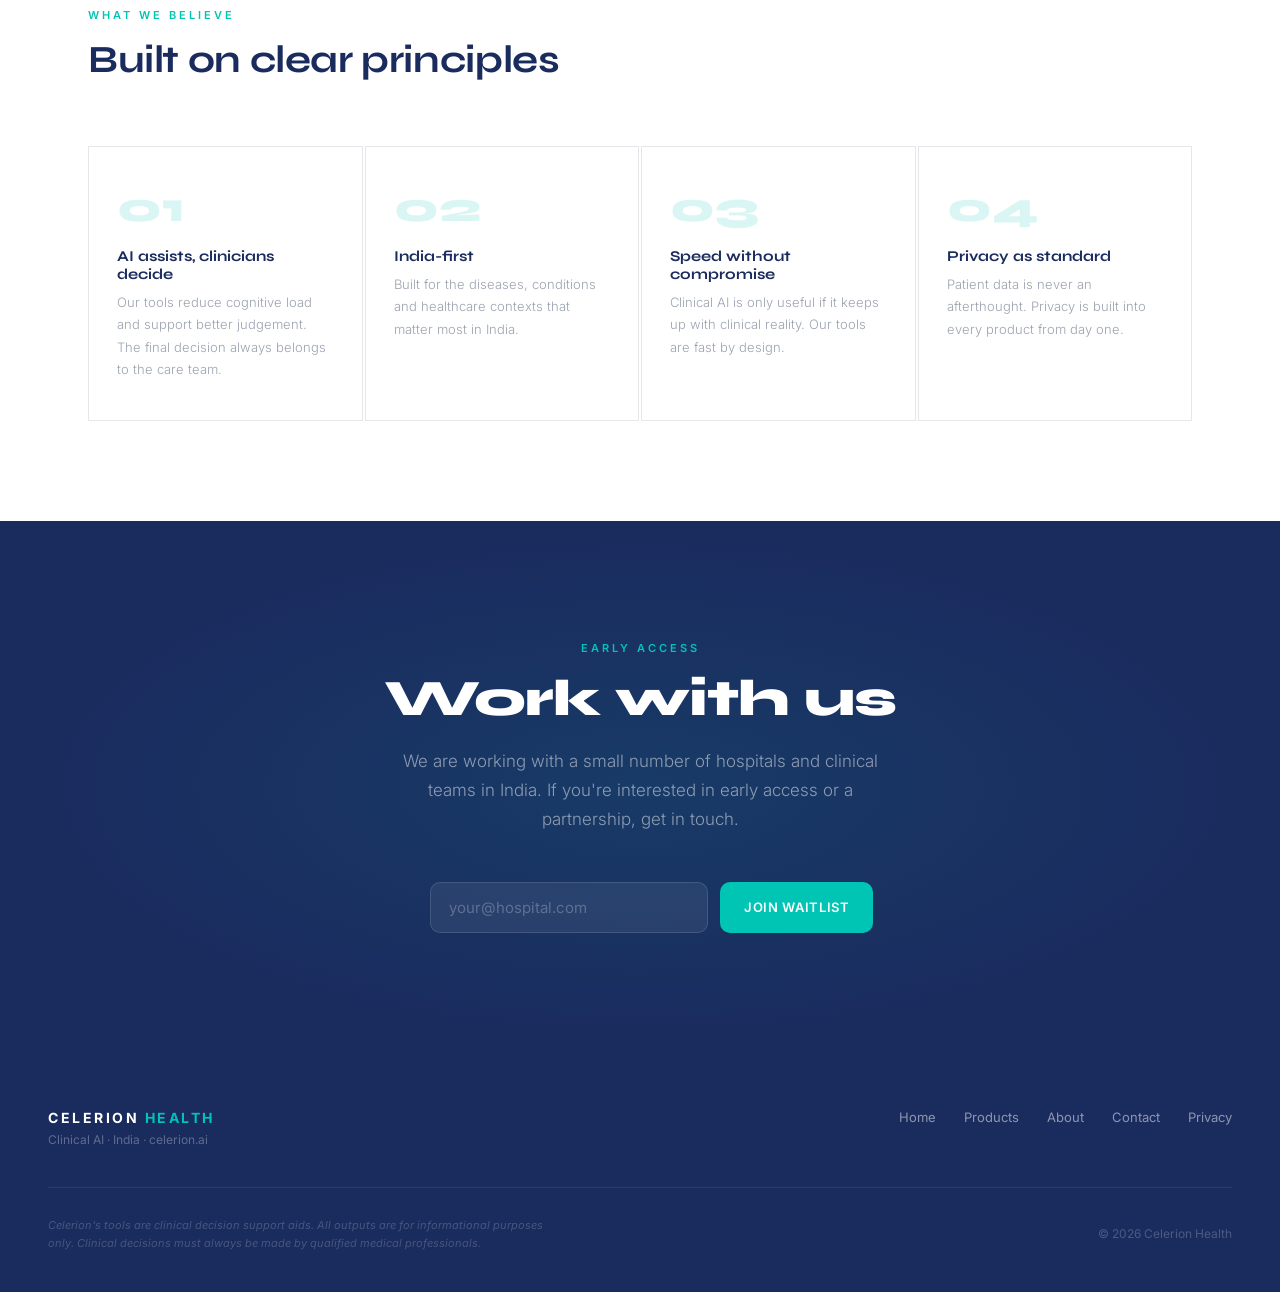
==== commit e4cf234f: "Adding the EHR practice + privacy page" ====
--- a/index.html
+++ b/index.html
@@ -4,70 +4,26 @@
 <meta charset="UTF-8">
 <meta name="viewport" content="width=device-width, initial-scale=1.0">
 <title>Celerion Health — AI for Clinical Decision Making</title>
-<meta name="description" content="Celerion builds AI tools that help doctors, nurses and emergency healthcare teams make better decisions. Empowering Medicine through Artificial Intelligence Innovations.">
+<meta name="description" content="Celerion builds AI tools for Indian healthcare: emergency triage support for hospitals and Celerion Practice, the AI practice companion for independent doctors.">
 <link rel="preconnect" href="https://fonts.googleapis.com">
 <link href="https://fonts.googleapis.com/css2?family=Inter:wght@300;400;500;600;700;800&family=Syne:wght@700;800&display=swap" rel="stylesheet">
-<style>
-/* Shared styles */
-*,*::before,*::after{box-sizing:border-box;margin:0;padding:0;}
-html{scroll-behavior:smooth;}
-body{font-family:'Inter',sans-serif;background:#fff;color:#111827;overflow-x:hidden;}
-nav{position:sticky;top:0;z-index:100;background:rgba(255,255,255,0.95);backdrop-filter:blur(12px);border-bottom:1px solid #e5e7eb;padding:0 48px;}
-.nav-inner{max-width:1200px;margin:0 auto;display:flex;align-items:center;justify-content:space-between;height:68px;}
-.nav-logo{display:flex;align-items:center;gap:10px;text-decoration:none;}
-.nav-logo svg{width:32px;height:32px;}
-.nav-brand{display:flex;flex-direction:column;gap:1px;}
-.nav-brand-name{font-size:13px;font-weight:700;letter-spacing:2.5px;color:#1A2B5E;}
-.nav-brand-sub{font-size:7px;font-weight:600;letter-spacing:3px;color:#00C4B4;}
-.nav-links{display:flex;align-items:center;gap:32px;list-style:none;}
-.nav-links a{font-size:14px;color:#6b7280;text-decoration:none;transition:color .2s;}
-.nav-links a:hover{color:#111827;}
-.nav-links a.active{color:#1A2B5E;font-weight:500;}
-.nav-cta{background:#1A2B5E!important;color:#fff!important;font-weight:600!important;padding:10px 22px!important;border-radius:8px;transition:background .2s!important;}
-.nav-cta:hover{background:#142248!important;}
-footer{background:#1A2B5E;padding:56px 48px 40px;}
-.footer-inner{max-width:1200px;margin:0 auto;}
-.footer-top{display:flex;justify-content:space-between;align-items:flex-start;flex-wrap:wrap;gap:40px;padding-bottom:40px;border-bottom:1px solid rgba(255,255,255,0.08);}
-.footer-brand-name{font-size:14px;font-weight:700;letter-spacing:2.5px;color:#fff;margin-bottom:6px;}
-.footer-brand-name span{color:#00C4B4;}
-.footer-brand-tag{font-size:12px;color:rgba(255,255,255,0.3);}
-.footer-links{display:flex;gap:28px;flex-wrap:wrap;}
-.footer-links a{font-size:13px;color:rgba(255,255,255,0.5);text-decoration:none;transition:color .2s;}
-.footer-links a:hover{color:#fff;}
-.footer-bottom{display:flex;justify-content:space-between;align-items:center;padding-top:28px;flex-wrap:wrap;gap:16px;}
-.footer-disc{font-size:11px;color:rgba(255,255,255,0.2);font-style:italic;max-width:520px;line-height:1.65;}
-.footer-copy{font-size:12px;color:rgba(255,255,255,0.22);}
-.btn{display:inline-flex;align-items:center;gap:8px;background:#1A2B5E;color:#fff;font-size:14px;font-weight:600;padding:14px 28px;border-radius:10px;text-decoration:none;transition:background .2s,transform .2s;letter-spacing:0.02em;}
-.btn:hover{background:#142248;transform:translateY(-1px);}
-.btn-teal{background:#00C4B4;}
-.btn-teal:hover{background:#00A99C;}
-.btn-outline{background:transparent;color:#1A2B5E;border:1.5px solid #1A2B5E;}
-.btn-outline:hover{background:#1A2B5E;color:#fff;transform:translateY(-1px);}
-.eyebrow{font-size:11px;font-weight:600;letter-spacing:3px;color:#00C4B4;text-transform:uppercase;margin-bottom:16px;}
-.container{max-width:1200px;margin:0 auto;padding:0 48px;}
-@media(max-width:900px){
-  nav{padding:0 20px;}
-  .nav-links{display:none;}
-  footer{padding:40px 20px;}
-  .container{padding:0 20px;}
-  .footer-top{flex-direction:column;gap:24px;}
-}
-</style>
+<link rel="stylesheet" href="shared.css">
 <style>
   body::before{content:'';position:fixed;inset:0;background-image:linear-gradient(rgba(0,196,180,.03) 1px,transparent 1px),linear-gradient(90deg,rgba(0,196,180,.03) 1px,transparent 1px);background-size:64px 64px;pointer-events:none;z-index:0;}
 
   /* HERO */
-  #hero{display:grid;grid-template-columns:1fr 1fr;min-height:calc(100vh - 68px);position:relative;z-index:1;}
-  .hero-text{display:flex;flex-direction:column;justify-content:center;padding:80px 60px 80px 80px;}
-  .hero-title{font-size:clamp(30px,3.2vw,50px);font-weight:700;color:#1A2B5E;line-height:1.15;letter-spacing:-.01em;margin-bottom:20px;}
-  .hero-tagline{font-size:15px;color:#6b7280;margin-bottom:36px;line-height:1.6;}
-  .hero-buttons{display:flex;gap:14px;flex-wrap:wrap;}
-  .btn-hero-solid{display:inline-flex;align-items:center;background:#00C4B4;color:#fff;font-size:14px;font-weight:600;padding:13px 28px;border-radius:100px;text-decoration:none;transition:background .2s;}
-  .btn-hero-solid:hover{background:#00A99C;}
-  .btn-hero-outline{display:inline-flex;align-items:center;background:transparent;color:#1A2B5E;font-size:14px;font-weight:500;padding:12px 26px;border-radius:100px;border:1.5px solid #1A2B5E;text-decoration:none;transition:all .2s;}
-  .btn-hero-outline:hover{background:#1A2B5E;color:#fff;}
-  .hero-image{overflow:hidden;}
-  .hero-image img{width:100%;height:100%;object-fit:cover;object-position:center top;}
+  #hero{position:relative;min-height:100vh;display:flex;align-items:center;padding:80px 0;z-index:1;overflow:hidden;}
+  .hero-glow{position:absolute;top:10%;right:-5%;width:600px;height:600px;background:radial-gradient(circle,rgba(0,196,180,.08) 0%,transparent 65%);pointer-events:none;}
+  .hero-content{max-width:680px;}
+  .hero-badge{display:inline-flex;align-items:center;gap:8px;background:rgba(0,196,180,.07);border:1px solid rgba(0,196,180,.2);border-radius:100px;padding:7px 16px;font-size:12px;font-weight:500;color:#00C4B4;letter-spacing:.04em;margin-bottom:36px;}
+  .badge-dot{width:6px;height:6px;background:#00C4B4;border-radius:50%;animation:blink 2s ease-in-out infinite;}
+  .hero-title{font-family:'Syne',sans-serif;font-weight:800;font-size:clamp(42px,5vw,76px);line-height:1.06;letter-spacing:-.02em;color:#1A2B5E;margin-bottom:12px;}
+  .hero-title .accent{color:#00C4B4;}
+  .hero-tagline{font-size:15px;font-weight:500;color:#00C4B4;letter-spacing:.04em;margin-bottom:24px;}
+  .hero-sub{font-size:18px;font-weight:300;color:#6b7280;line-height:1.75;max-width:540px;margin-bottom:48px;}
+  .hero-actions{display:flex;gap:16px;flex-wrap:wrap;align-items:center;}
+  .hero-mark{position:absolute;right:4%;top:50%;transform:translateY(-50%);opacity:.04;pointer-events:none;}
+  .hero-mark svg{width:480px;height:480px;}
 
   /* MISSION */
   #mission{position:relative;z-index:1;background:#F4F8FC;border-top:1px solid #e5e7eb;border-bottom:1px solid #e5e7eb;padding:100px 0;}
@@ -124,9 +80,8 @@
   @keyframes blink{0%,100%{opacity:1;transform:scale(1);}50%{opacity:.4;transform:scale(.8);}}
 
   @media(max-width:900px){
-    #hero{grid-template-columns:1fr;min-height:auto;}
-    .hero-text{padding:56px 20px;}
-    .hero-image{min-height:320px;}
+    #hero{padding:60px 0;min-height:auto;}
+    .hero-mark{display:none;}
     #mission,#platform,#products,#values,#cta{padding:64px 0;}
     .pillars{grid-template-columns:1fr;}
     .products-grid{grid-template-columns:1fr;}
@@ -162,16 +117,26 @@
 </nav>
 
 <section id="hero">
-  <div class="hero-text">
-    <h1 class="hero-title">Discover Next-Generation Healthcare Technology with Celerion Health</h1>
-    <p class="hero-tagline">Empowering Medicine through Artificial Intelligence Innovations</p>
-    <div class="hero-buttons">
-      <a href="about.html" class="btn-hero-solid">Learn More</a>
-      <a href="contact.html" class="btn-hero-outline">Join Our Mailing List</a>
-    </div>
-  </div>
-  <div class="hero-image">
-    <img src="hero.webp" alt="Healthcare professional">
+  <div class="hero-glow"></div>
+  <div class="container">
+    <div class="hero-content">
+      <div class="hero-badge"><span class="badge-dot"></span>Clinical AI · Built for India</div>
+      <h1 class="hero-title">Discover Next-Generation<br>Healthcare Technology<br><span class="accent">with Celerion.</span></h1>
+      <p class="hero-tagline">Empowering Medicine through Artificial Intelligence Innovations</p>
+      <p class="hero-sub">AI tools that help doctors, nurses and emergency healthcare teams make better decisions, reduce errors and improve patient outcomes.</p>
+      <div class="hero-actions">
+        <a href="products.html" class="btn btn-teal">Explore products &rarr;</a>
+        <a href="contact.html" class="btn btn-outline">Get in touch</a>
+      </div>
+    </div>
+  </div>
+  <div class="hero-mark">
+    <svg viewBox="0 0 480 480" fill="none" xmlns="http://www.w3.org/2000/svg">
+      <polygon points="120,0 360,0 480,240 360,480 120,480 0,240" fill="#1A2B5E"/>
+      <polygon points="240,0 360,0 480,240 360,480 240,480" fill="#00C4B4"/>
+      <line x1="240" y1="0" x2="240" y2="480" stroke="white" stroke-width="5"/>
+      <polygon points="86,240 240,86 240,394" fill="white"/>
+    </svg>
   </div>
 </section>
 
@@ -191,7 +156,7 @@
     <div class="pillars">
       <div class="pillar"><div class="pillar-bar"></div><span class="pillar-num">01</span><div class="pillar-title">Clinical intelligence</div><p class="pillar-desc">AI that understands clinical context — disease patterns, urgency and risk — tailored to the realities of Indian healthcare.</p></div>
       <div class="pillar"><div class="pillar-bar"></div><span class="pillar-num">02</span><div class="pillar-title">Designed for speed</div><p class="pillar-desc">Minimal inputs, instant outputs. Built for nurses, doctors and support staff on the floor — not administrators at a desk.</p></div>
-      <div class="pillar"><div class="pillar-bar"></div><span class="pillar-num">03</span><div class="pillar-title">Secure by default</div><p class="pillar-desc">Patient data stays on device. No external storage. Security and privacy built into every product from day one.</p></div>
+      <div class="pillar"><div class="pillar-bar"></div><span class="pillar-num">03</span><div class="pillar-title">Secure by default</div><p class="pillar-desc">Every doctor's records are isolated and encrypted — in transit and at rest. Never shared, never sold, never used for advertising.</p></div>
     </div>
   </div>
 </section>
@@ -209,10 +174,12 @@
         <br>
         <a href="products.html" class="btn" style="margin-top:8px;">Learn more &rarr;</a>
       </div>
-      <div class="prod-card dim">
-        <div class="prod-tag soon">Coming soon</div>
-        <div class="prod-title">Clinical Decision Support Suite</div>
-        <p class="prod-desc">A broader suite of CDS tools across multiple specialties and clinical settings. Get in touch to be notified when new products launch.</p>
+      <div class="prod-card">
+        <div class="prod-tag">Early access · Live</div>
+        <div class="prod-title">Celerion Practice</div>
+        <p class="prod-desc">The AI practice companion for independent doctors. Talk through the visit — get a structured note, a safety-checked prescription delivered to the patient on WhatsApp, and the full history at a glance.</p>
+        <br>
+        <a href="products.html" class="btn" style="margin-top:8px;">Learn more &rarr;</a>
       </div>
     </div>
   </div>
@@ -257,6 +224,7 @@
         <a href="products.html">Products</a>
         <a href="about.html">About</a>
         <a href="contact.html">Contact</a>
+        <a href="privacy.html">Privacy</a>
       </div>
     </div>
     <div class="footer-bottom">
--- a/shared.css
+++ b/shared.css
@@ -0,0 +1,53 @@
+/* Shared styles across all pages */
+*,*::before,*::after{box-sizing:border-box;margin:0;padding:0;}
+html{scroll-behavior:smooth;}
+body{font-family:'Inter',sans-serif;background:#fff;color:#111827;overflow-x:hidden;}
+
+/* NAV */
+nav{position:sticky;top:0;z-index:100;background:rgba(255,255,255,0.95);backdrop-filter:blur(12px);border-bottom:1px solid #e5e7eb;padding:0 48px;}
+.nav-inner{max-width:1200px;margin:0 auto;display:flex;align-items:center;justify-content:space-between;height:68px;}
+.nav-logo{display:flex;align-items:center;gap:10px;text-decoration:none;}
+.nav-logo svg{width:32px;height:32px;}
+.nav-brand{display:flex;flex-direction:column;gap:1px;}
+.nav-brand-name{font-size:13px;font-weight:700;letter-spacing:2.5px;color:#1A2B5E;}
+.nav-brand-sub{font-size:7px;font-weight:600;letter-spacing:3px;color:#00C4B4;}
+.nav-links{display:flex;align-items:center;gap:32px;list-style:none;}
+.nav-links a{font-size:14px;color:#6b7280;text-decoration:none;transition:color .2s;}
+.nav-links a:hover{color:#111827;}
+.nav-links a.active{color:#1A2B5E;font-weight:500;}
+.nav-cta{background:#1A2B5E!important;color:#fff!important;font-weight:600!important;padding:10px 22px!important;border-radius:8px;transition:background .2s!important;}
+.nav-cta:hover{background:#142248!important;}
+
+/* FOOTER */
+footer{background:#1A2B5E;padding:56px 48px 40px;}
+.footer-inner{max-width:1200px;margin:0 auto;}
+.footer-top{display:flex;justify-content:space-between;align-items:flex-start;flex-wrap:wrap;gap:40px;padding-bottom:40px;border-bottom:1px solid rgba(255,255,255,0.08);}
+.footer-brand-name{font-size:14px;font-weight:700;letter-spacing:2.5px;color:#fff;margin-bottom:6px;}
+.footer-brand-name span{color:#00C4B4;}
+.footer-brand-tag{font-size:12px;color:rgba(255,255,255,0.3);}
+.footer-links{display:flex;gap:28px;flex-wrap:wrap;}
+.footer-links a{font-size:13px;color:rgba(255,255,255,0.5);text-decoration:none;transition:color .2s;}
+.footer-links a:hover{color:#fff;}
+.footer-bottom{display:flex;justify-content:space-between;align-items:center;padding-top:28px;flex-wrap:wrap;gap:16px;}
+.footer-disc{font-size:11px;color:rgba(255,255,255,0.2);font-style:italic;max-width:520px;line-height:1.65;}
+.footer-copy{font-size:12px;color:rgba(255,255,255,0.22);}
+
+/* BUTTONS */
+.btn{display:inline-flex;align-items:center;gap:8px;background:#1A2B5E;color:#fff;font-size:14px;font-weight:600;padding:14px 28px;border-radius:10px;text-decoration:none;transition:background .2s,transform .2s;letter-spacing:0.02em;}
+.btn:hover{background:#142248;transform:translateY(-1px);}
+.btn-teal{background:#00C4B4;}
+.btn-teal:hover{background:#00A99C;}
+.btn-outline{background:transparent;color:#1A2B5E;border:1.5px solid #1A2B5E;}
+.btn-outline:hover{background:#1A2B5E;color:#fff;transform:translateY(-1px);}
+
+/* COMMON */
+.eyebrow{font-size:11px;font-weight:600;letter-spacing:3px;color:#00C4B4;text-transform:uppercase;margin-bottom:16px;}
+.container{max-width:1200px;margin:0 auto;padding:0 48px;}
+
+@media(max-width:900px){
+  nav{padding:0 20px;}
+  .nav-links{display:none;}
+  footer{padding:40px 20px;}
+  .container{padding:0 20px;}
+  .footer-top{flex-direction:column;gap:24px;}
+}
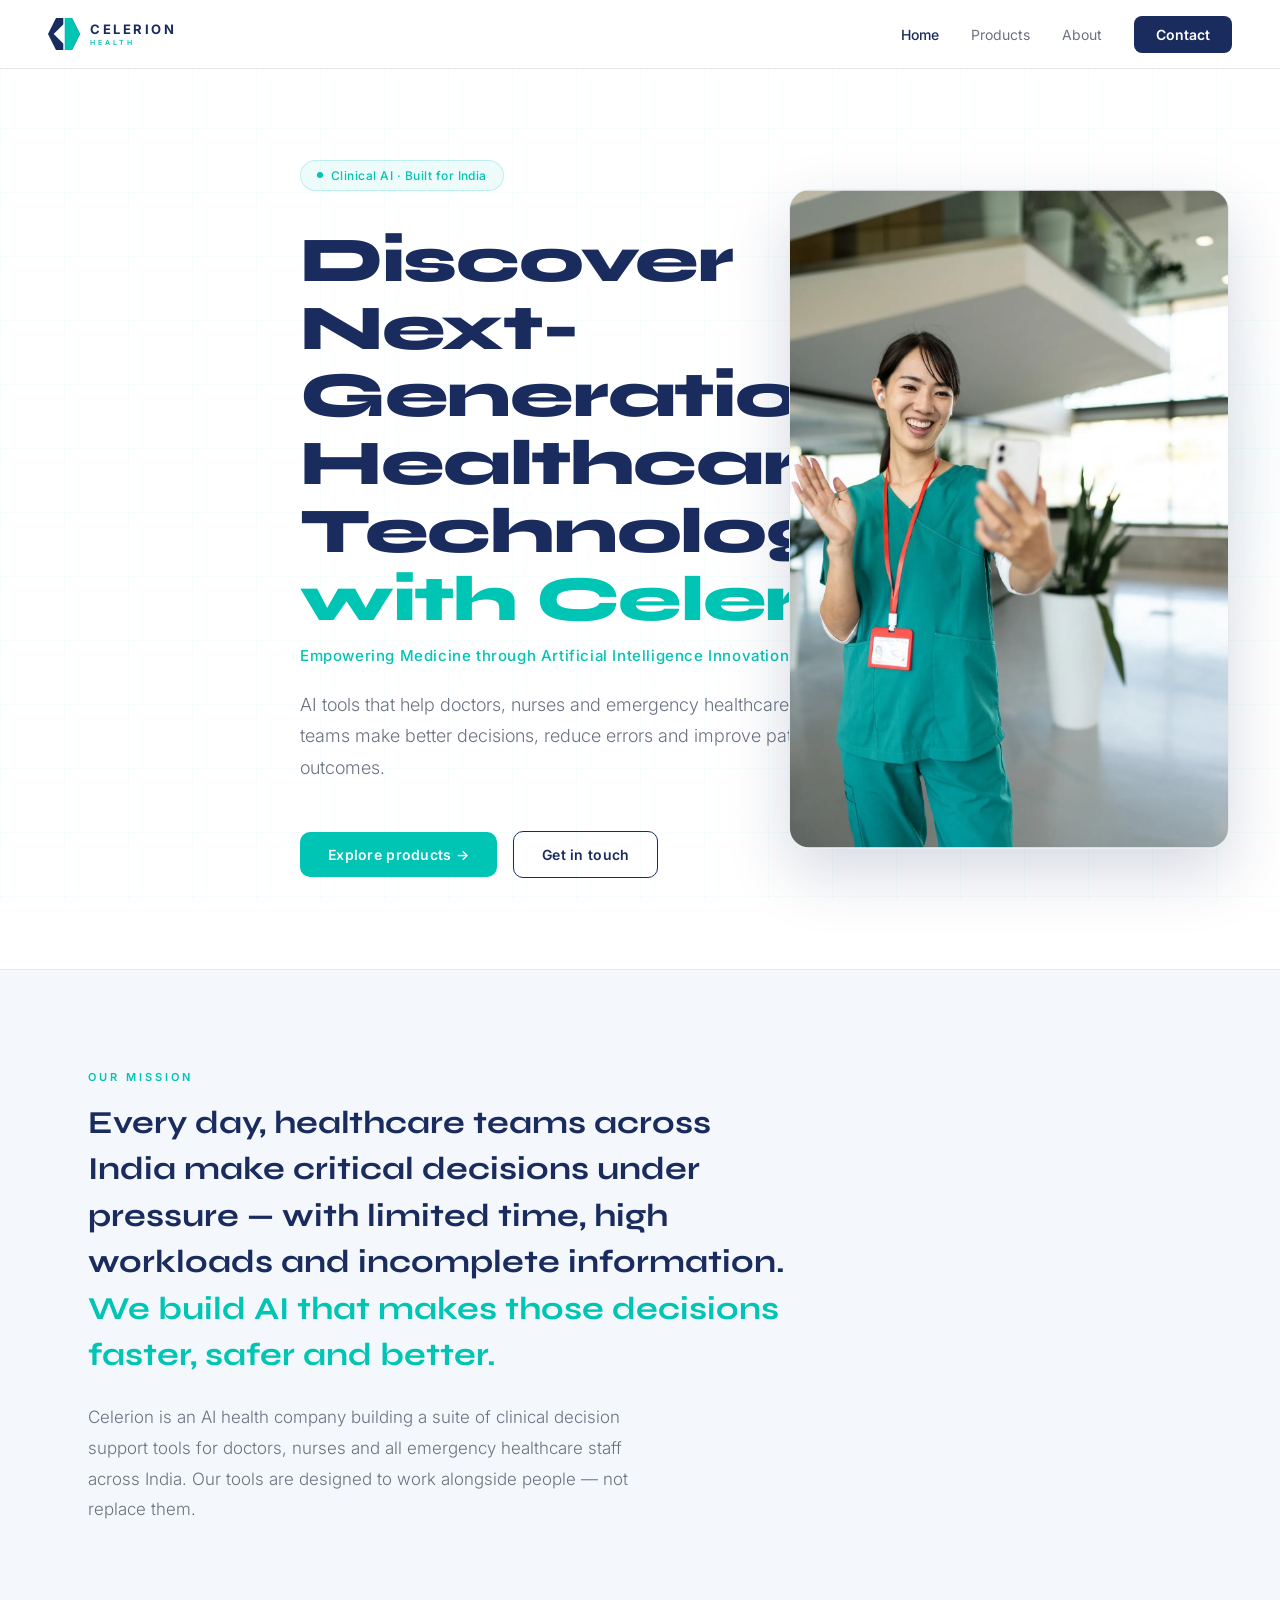
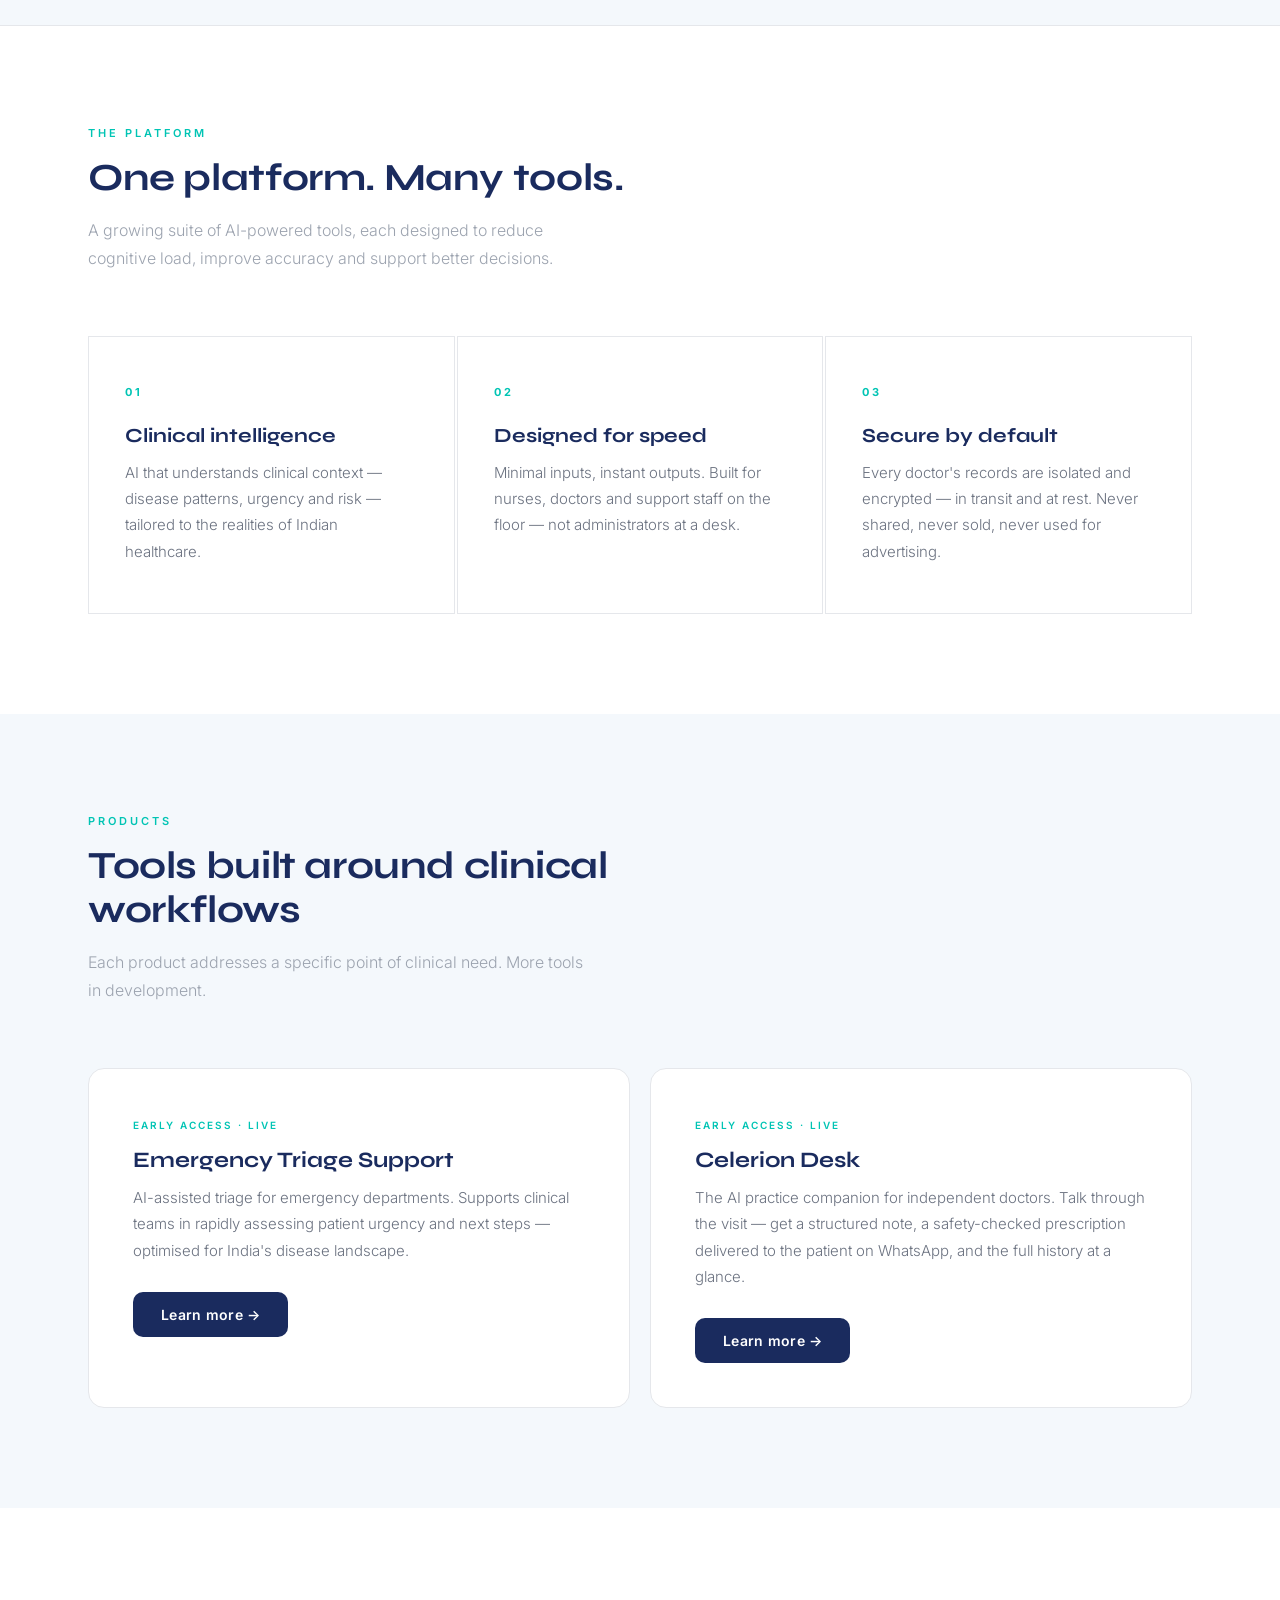
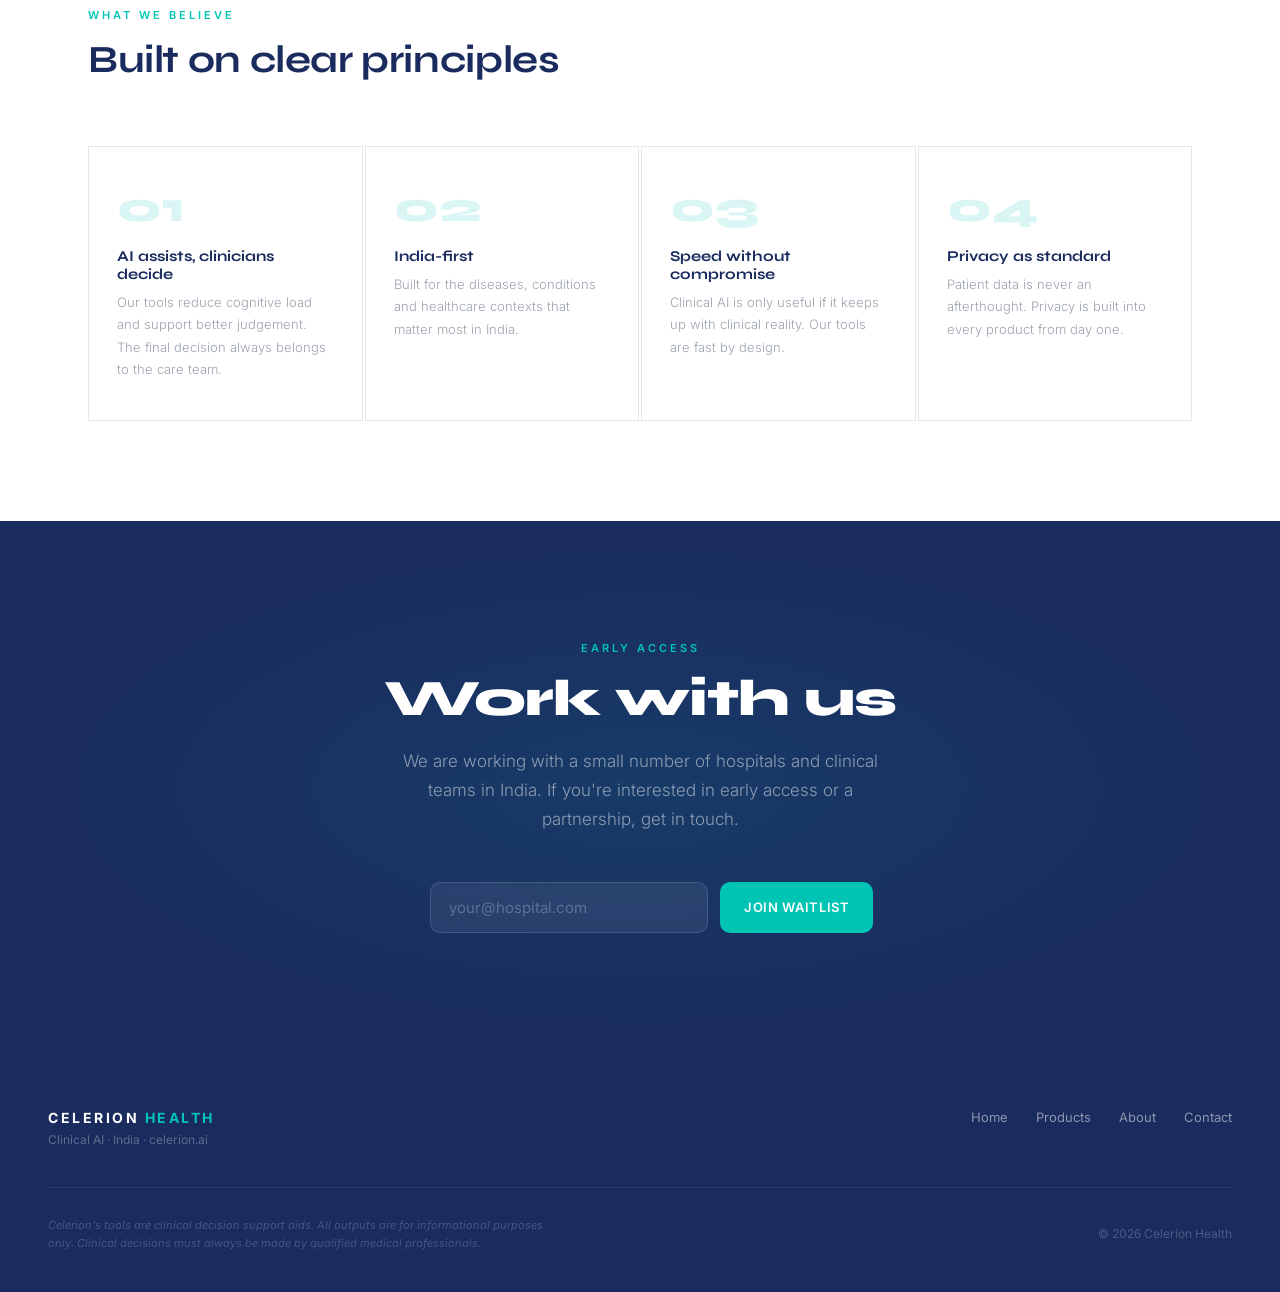
==== commit 3278ce5c: "Add files via upload" ====
--- a/index.html
+++ b/index.html
@@ -4,7 +4,7 @@
 <meta charset="UTF-8">
 <meta name="viewport" content="width=device-width, initial-scale=1.0">
 <title>Celerion Health — AI for Clinical Decision Making</title>
-<meta name="description" content="Celerion builds AI tools for Indian healthcare: emergency triage support for hospitals and Celerion Practice, the AI practice companion for independent doctors.">
+<meta name="description" content="Celerion builds AI tools for Indian healthcare: emergency triage support for hospitals and Celerion Desk, the AI practice companion for independent doctors.">
 <link rel="preconnect" href="https://fonts.googleapis.com">
 <link href="https://fonts.googleapis.com/css2?family=Inter:wght@300;400;500;600;700;800&family=Syne:wght@700;800&display=swap" rel="stylesheet">
 <link rel="stylesheet" href="shared.css">
@@ -22,8 +22,9 @@
   .hero-tagline{font-size:15px;font-weight:500;color:#00C4B4;letter-spacing:.04em;margin-bottom:24px;}
   .hero-sub{font-size:18px;font-weight:300;color:#6b7280;line-height:1.75;max-width:540px;margin-bottom:48px;}
   .hero-actions{display:flex;gap:16px;flex-wrap:wrap;align-items:center;}
-  .hero-mark{position:absolute;right:4%;top:50%;transform:translateY(-50%);opacity:.04;pointer-events:none;}
-  .hero-mark svg{width:480px;height:480px;}
+  .hero-photo{position:absolute;right:4%;top:50%;transform:translateY(-50%);width:min(36vw,440px);border-radius:20px;overflow:hidden;box-shadow:0 24px 64px rgba(26,43,94,.18);border:1px solid #e5e7eb;}
+  .hero-photo img{display:block;width:100%;height:auto;}
+  @media(max-width:1100px){.hero-photo{display:none;}}
 
   /* MISSION */
   #mission{position:relative;z-index:1;background:#F4F8FC;border-top:1px solid #e5e7eb;border-bottom:1px solid #e5e7eb;padding:100px 0;}
@@ -130,13 +131,8 @@
       </div>
     </div>
   </div>
-  <div class="hero-mark">
-    <svg viewBox="0 0 480 480" fill="none" xmlns="http://www.w3.org/2000/svg">
-      <polygon points="120,0 360,0 480,240 360,480 120,480 0,240" fill="#1A2B5E"/>
-      <polygon points="240,0 360,0 480,240 360,480 240,480" fill="#00C4B4"/>
-      <line x1="240" y1="0" x2="240" y2="480" stroke="white" stroke-width="5"/>
-      <polygon points="86,240 240,86 240,394" fill="white"/>
-    </svg>
+  <div class="hero-photo">
+    <img src="hero.webp" alt="Clinician using Celerion" onerror="this.parentElement.style.display='none'">
   </div>
 </section>
 
@@ -176,7 +172,7 @@
       </div>
       <div class="prod-card">
         <div class="prod-tag">Early access · Live</div>
-        <div class="prod-title">Celerion Practice</div>
+        <div class="prod-title">Celerion Desk</div>
         <p class="prod-desc">The AI practice companion for independent doctors. Talk through the visit — get a structured note, a safety-checked prescription delivered to the patient on WhatsApp, and the full history at a glance.</p>
         <br>
         <a href="products.html" class="btn" style="margin-top:8px;">Learn more &rarr;</a>
@@ -224,7 +220,6 @@
         <a href="products.html">Products</a>
         <a href="about.html">About</a>
         <a href="contact.html">Contact</a>
-        <a href="privacy.html">Privacy</a>
       </div>
     </div>
     <div class="footer-bottom">
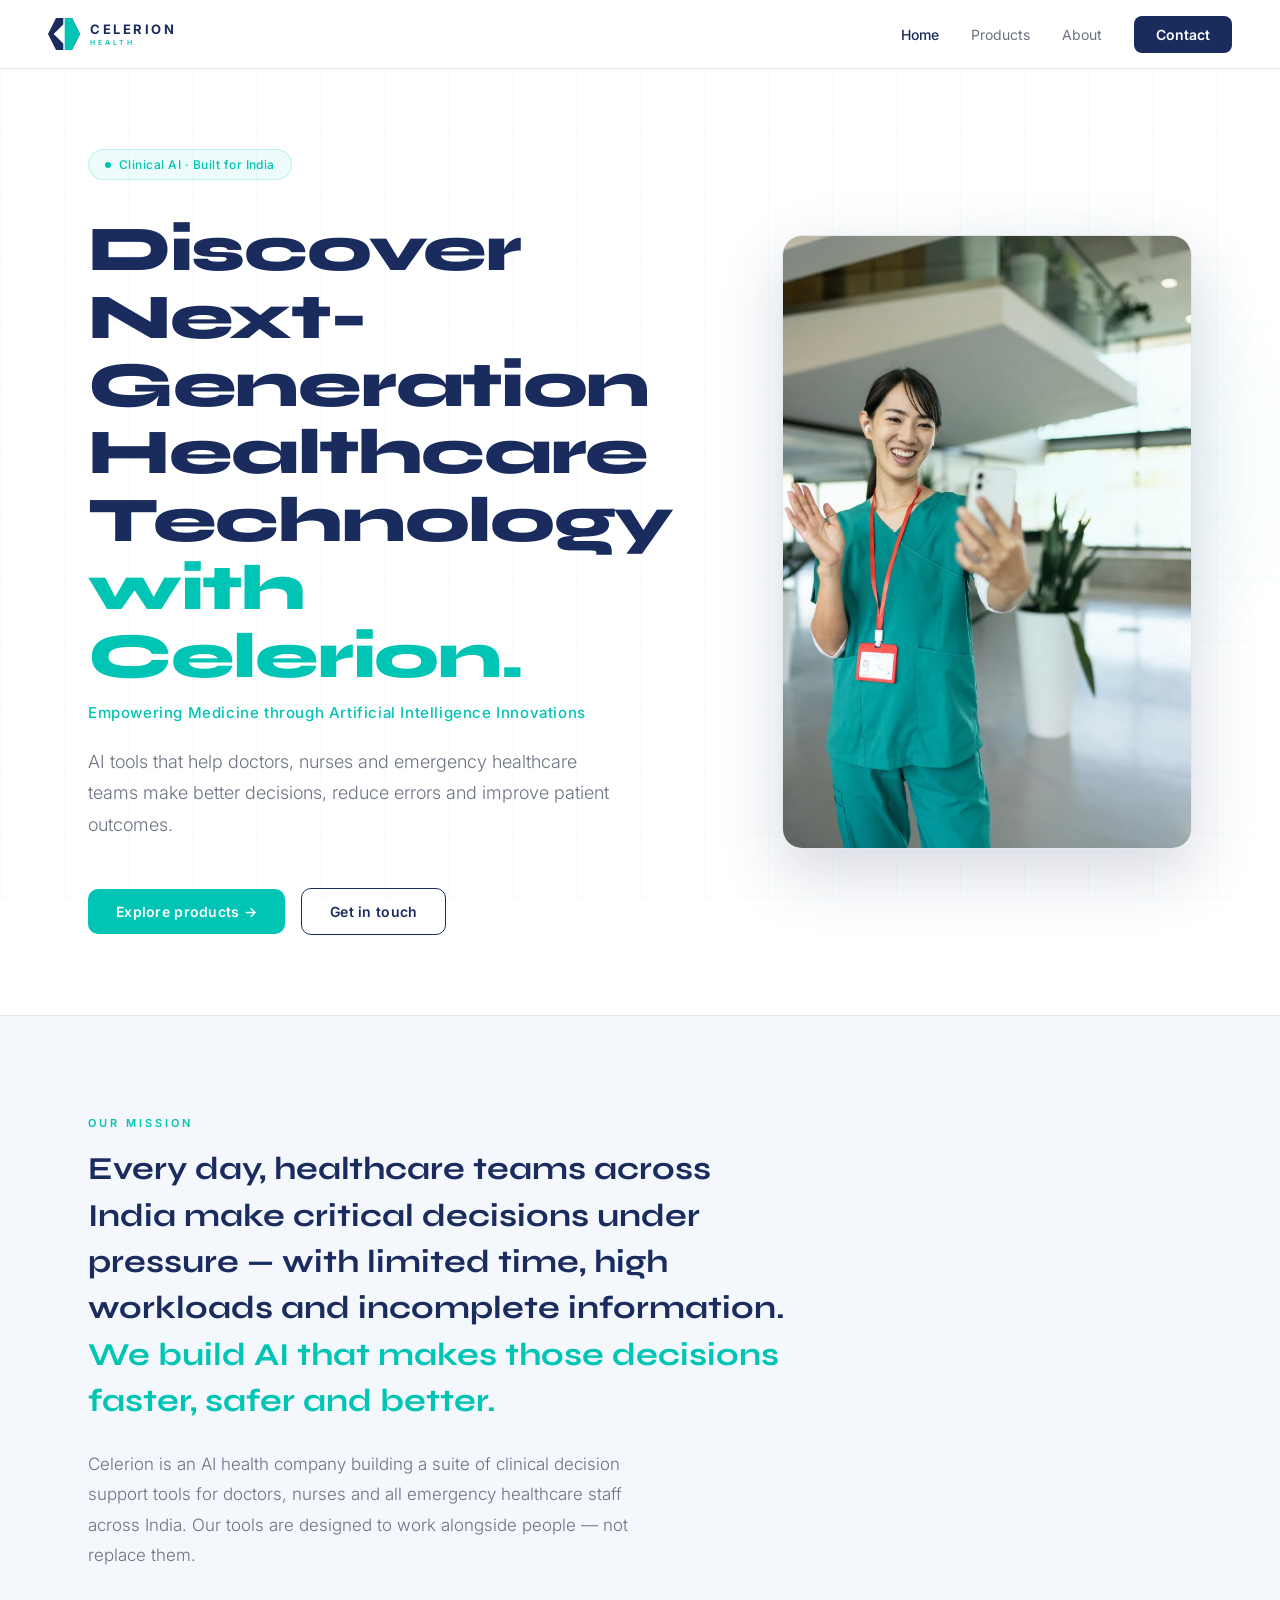
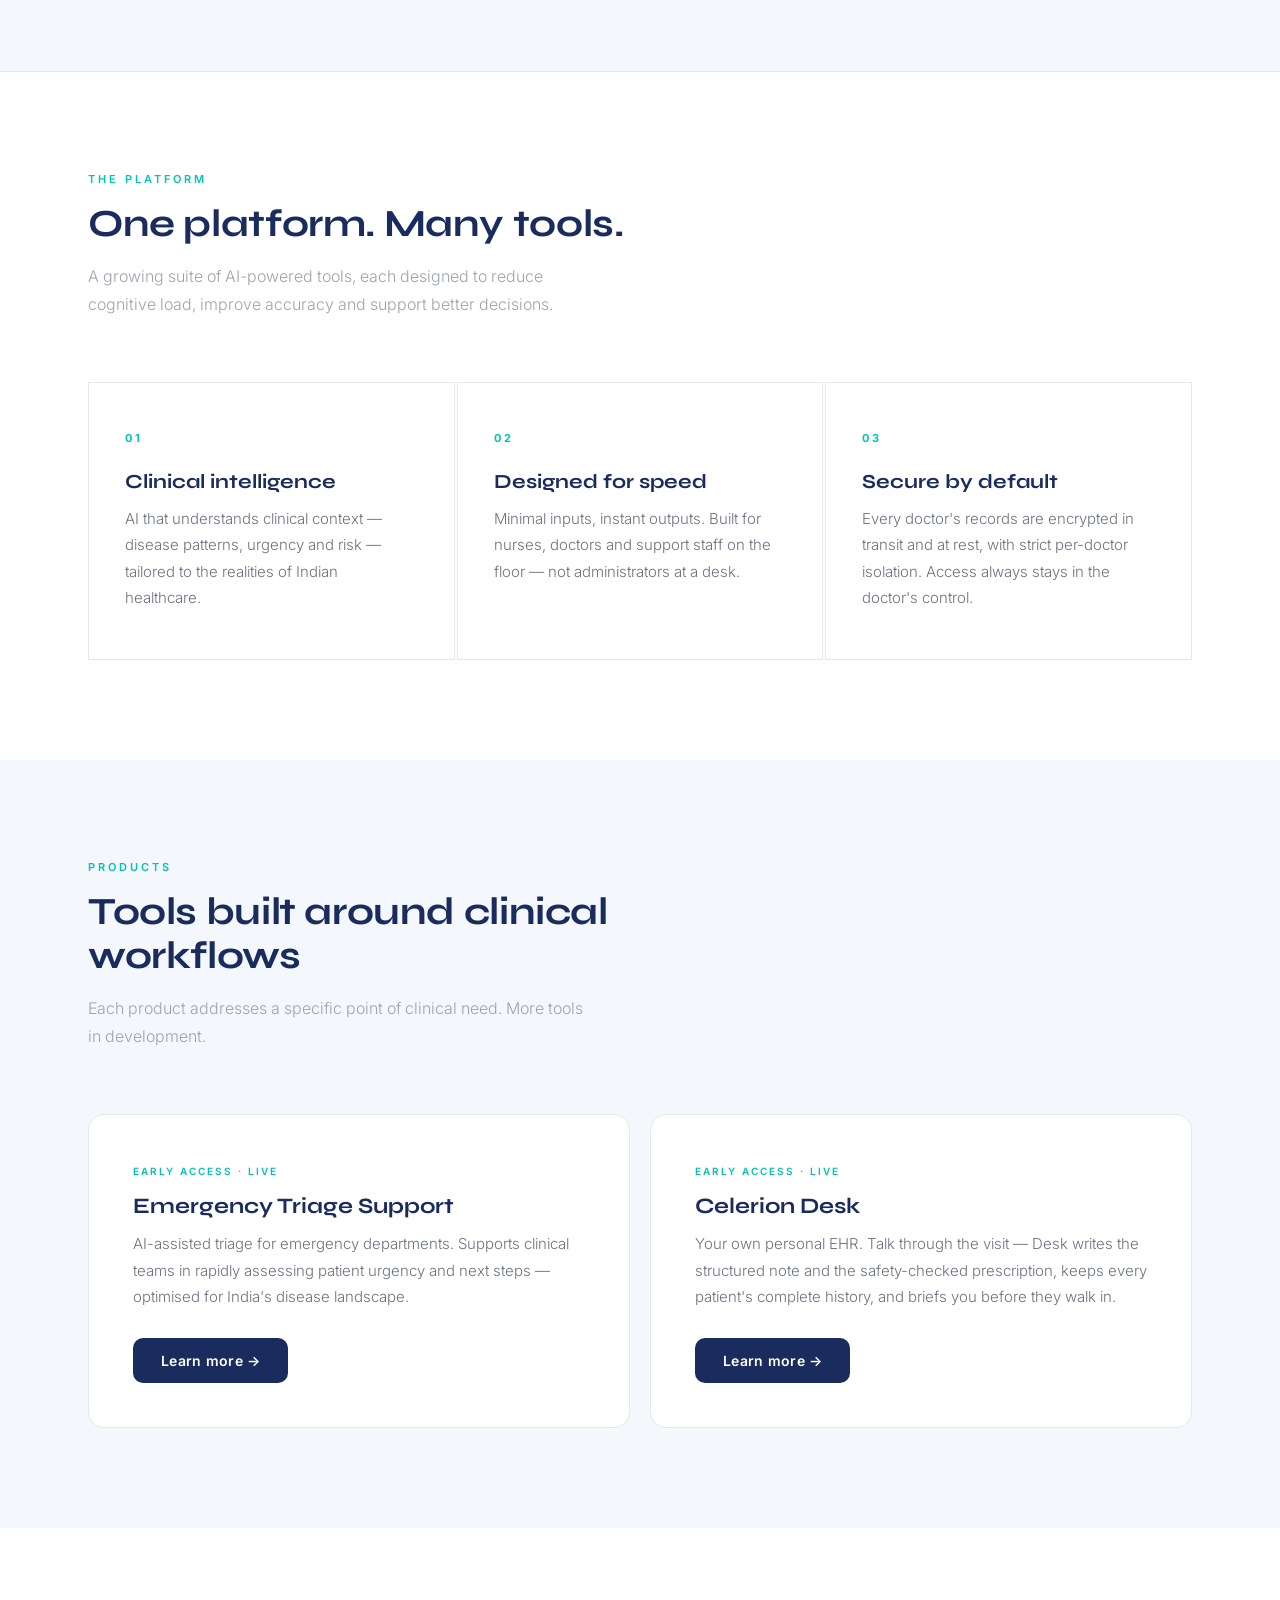
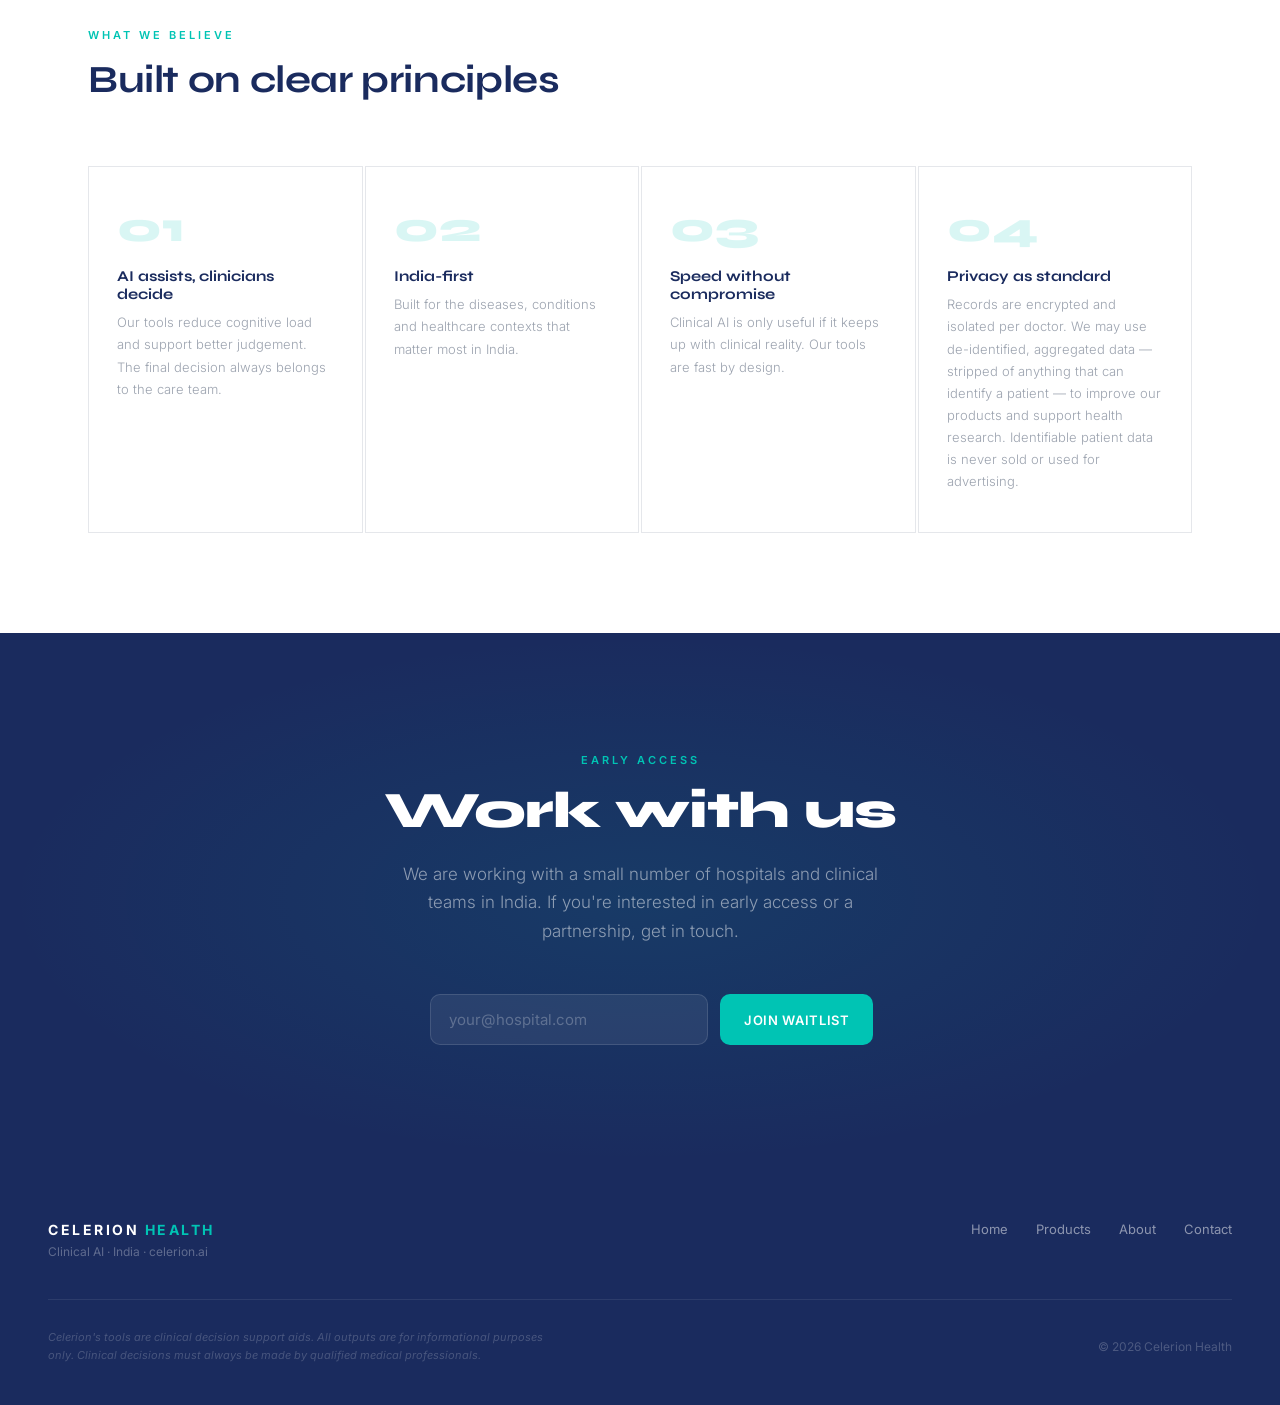
==== commit a1c9e416: "Add files via upload" ====
--- a/index.html
+++ b/index.html
@@ -14,7 +14,8 @@
   /* HERO */
   #hero{position:relative;min-height:100vh;display:flex;align-items:center;padding:80px 0;z-index:1;overflow:hidden;}
   .hero-glow{position:absolute;top:10%;right:-5%;width:600px;height:600px;background:radial-gradient(circle,rgba(0,196,180,.08) 0%,transparent 65%);pointer-events:none;}
-  .hero-content{max-width:680px;}
+  .hero-row{display:flex;align-items:center;justify-content:space-between;gap:56px;}
+  .hero-content{flex:1 1 0;max-width:640px;}
   .hero-badge{display:inline-flex;align-items:center;gap:8px;background:rgba(0,196,180,.07);border:1px solid rgba(0,196,180,.2);border-radius:100px;padding:7px 16px;font-size:12px;font-weight:500;color:#00C4B4;letter-spacing:.04em;margin-bottom:36px;}
   .badge-dot{width:6px;height:6px;background:#00C4B4;border-radius:50%;animation:blink 2s ease-in-out infinite;}
   .hero-title{font-family:'Syne',sans-serif;font-weight:800;font-size:clamp(42px,5vw,76px);line-height:1.06;letter-spacing:-.02em;color:#1A2B5E;margin-bottom:12px;}
@@ -22,9 +23,9 @@
   .hero-tagline{font-size:15px;font-weight:500;color:#00C4B4;letter-spacing:.04em;margin-bottom:24px;}
   .hero-sub{font-size:18px;font-weight:300;color:#6b7280;line-height:1.75;max-width:540px;margin-bottom:48px;}
   .hero-actions{display:flex;gap:16px;flex-wrap:wrap;align-items:center;}
-  .hero-photo{position:absolute;right:4%;top:50%;transform:translateY(-50%);width:min(36vw,440px);border-radius:20px;overflow:hidden;box-shadow:0 24px 64px rgba(26,43,94,.18);border:1px solid #e5e7eb;}
+  .hero-photo{flex:0 0 auto;width:clamp(280px,32vw,420px);border-radius:20px;overflow:hidden;box-shadow:0 24px 64px rgba(26,43,94,.18);border:1px solid #e5e7eb;}
   .hero-photo img{display:block;width:100%;height:auto;}
-  @media(max-width:1100px){.hero-photo{display:none;}}
+  @media(max-width:1000px){.hero-photo{display:none;}}
 
   /* MISSION */
   #mission{position:relative;z-index:1;background:#F4F8FC;border-top:1px solid #e5e7eb;border-bottom:1px solid #e5e7eb;padding:100px 0;}
@@ -120,6 +121,7 @@
 <section id="hero">
   <div class="hero-glow"></div>
   <div class="container">
+    <div class="hero-row">
     <div class="hero-content">
       <div class="hero-badge"><span class="badge-dot"></span>Clinical AI · Built for India</div>
       <h1 class="hero-title">Discover Next-Generation<br>Healthcare Technology<br><span class="accent">with Celerion.</span></h1>
@@ -130,9 +132,10 @@
         <a href="contact.html" class="btn btn-outline">Get in touch</a>
       </div>
     </div>
-  </div>
-  <div class="hero-photo">
-    <img src="hero.webp" alt="Clinician using Celerion" onerror="this.parentElement.style.display='none'">
+    <div class="hero-photo">
+      <img src="hero.webp" alt="Clinician using Celerion" onerror="this.style.display='none'">
+    </div>
+    </div>
   </div>
 </section>
 
@@ -152,7 +155,7 @@
     <div class="pillars">
       <div class="pillar"><div class="pillar-bar"></div><span class="pillar-num">01</span><div class="pillar-title">Clinical intelligence</div><p class="pillar-desc">AI that understands clinical context — disease patterns, urgency and risk — tailored to the realities of Indian healthcare.</p></div>
       <div class="pillar"><div class="pillar-bar"></div><span class="pillar-num">02</span><div class="pillar-title">Designed for speed</div><p class="pillar-desc">Minimal inputs, instant outputs. Built for nurses, doctors and support staff on the floor — not administrators at a desk.</p></div>
-      <div class="pillar"><div class="pillar-bar"></div><span class="pillar-num">03</span><div class="pillar-title">Secure by default</div><p class="pillar-desc">Every doctor's records are isolated and encrypted — in transit and at rest. Never shared, never sold, never used for advertising.</p></div>
+      <div class="pillar"><div class="pillar-bar"></div><span class="pillar-num">03</span><div class="pillar-title">Secure by default</div><p class="pillar-desc">Every doctor's records are encrypted in transit and at rest, with strict per-doctor isolation. Access always stays in the doctor's control.</p></div>
     </div>
   </div>
 </section>
@@ -173,7 +176,7 @@
       <div class="prod-card">
         <div class="prod-tag">Early access · Live</div>
         <div class="prod-title">Celerion Desk</div>
-        <p class="prod-desc">The AI practice companion for independent doctors. Talk through the visit — get a structured note, a safety-checked prescription delivered to the patient on WhatsApp, and the full history at a glance.</p>
+        <p class="prod-desc">Your own personal EHR. Talk through the visit — Desk writes the structured note and the safety-checked prescription, keeps every patient's complete history, and briefs you before they walk in.</p>
         <br>
         <a href="products.html" class="btn" style="margin-top:8px;">Learn more &rarr;</a>
       </div>
@@ -189,7 +192,7 @@
       <div class="value"><div class="value-num">01</div><div class="value-title">AI assists, clinicians decide</div><p class="value-desc">Our tools reduce cognitive load and support better judgement. The final decision always belongs to the care team.</p></div>
       <div class="value"><div class="value-num">02</div><div class="value-title">India-first</div><p class="value-desc">Built for the diseases, conditions and healthcare contexts that matter most in India.</p></div>
       <div class="value"><div class="value-num">03</div><div class="value-title">Speed without compromise</div><p class="value-desc">Clinical AI is only useful if it keeps up with clinical reality. Our tools are fast by design.</p></div>
-      <div class="value"><div class="value-num">04</div><div class="value-title">Privacy as standard</div><p class="value-desc">Patient data is never an afterthought. Privacy is built into every product from day one.</p></div>
+      <div class="value"><div class="value-num">04</div><div class="value-title">Privacy as standard</div><p class="value-desc">Records are encrypted and isolated per doctor. We may use de-identified, aggregated data — stripped of anything that can identify a patient — to improve our products and support health research. Identifiable patient data is never sold or used for advertising.</p></div>
     </div>
   </div>
 </section>
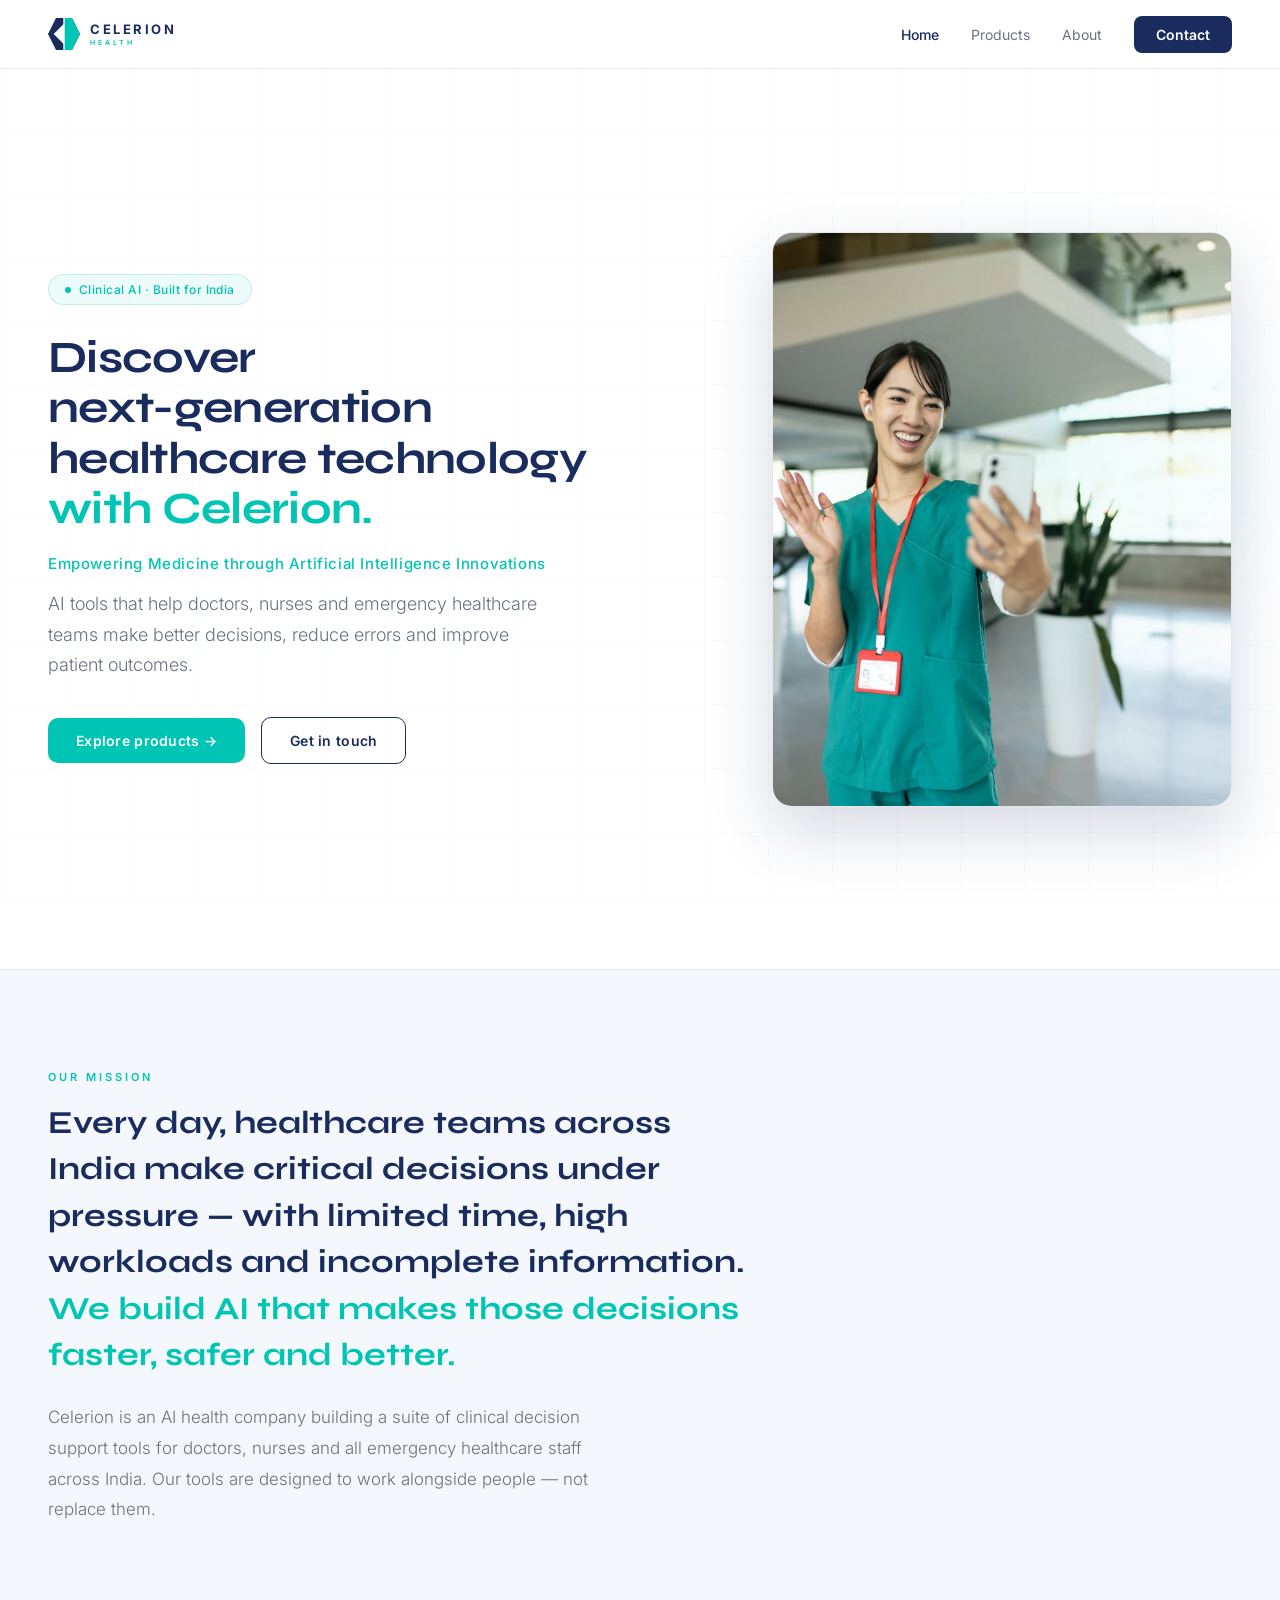
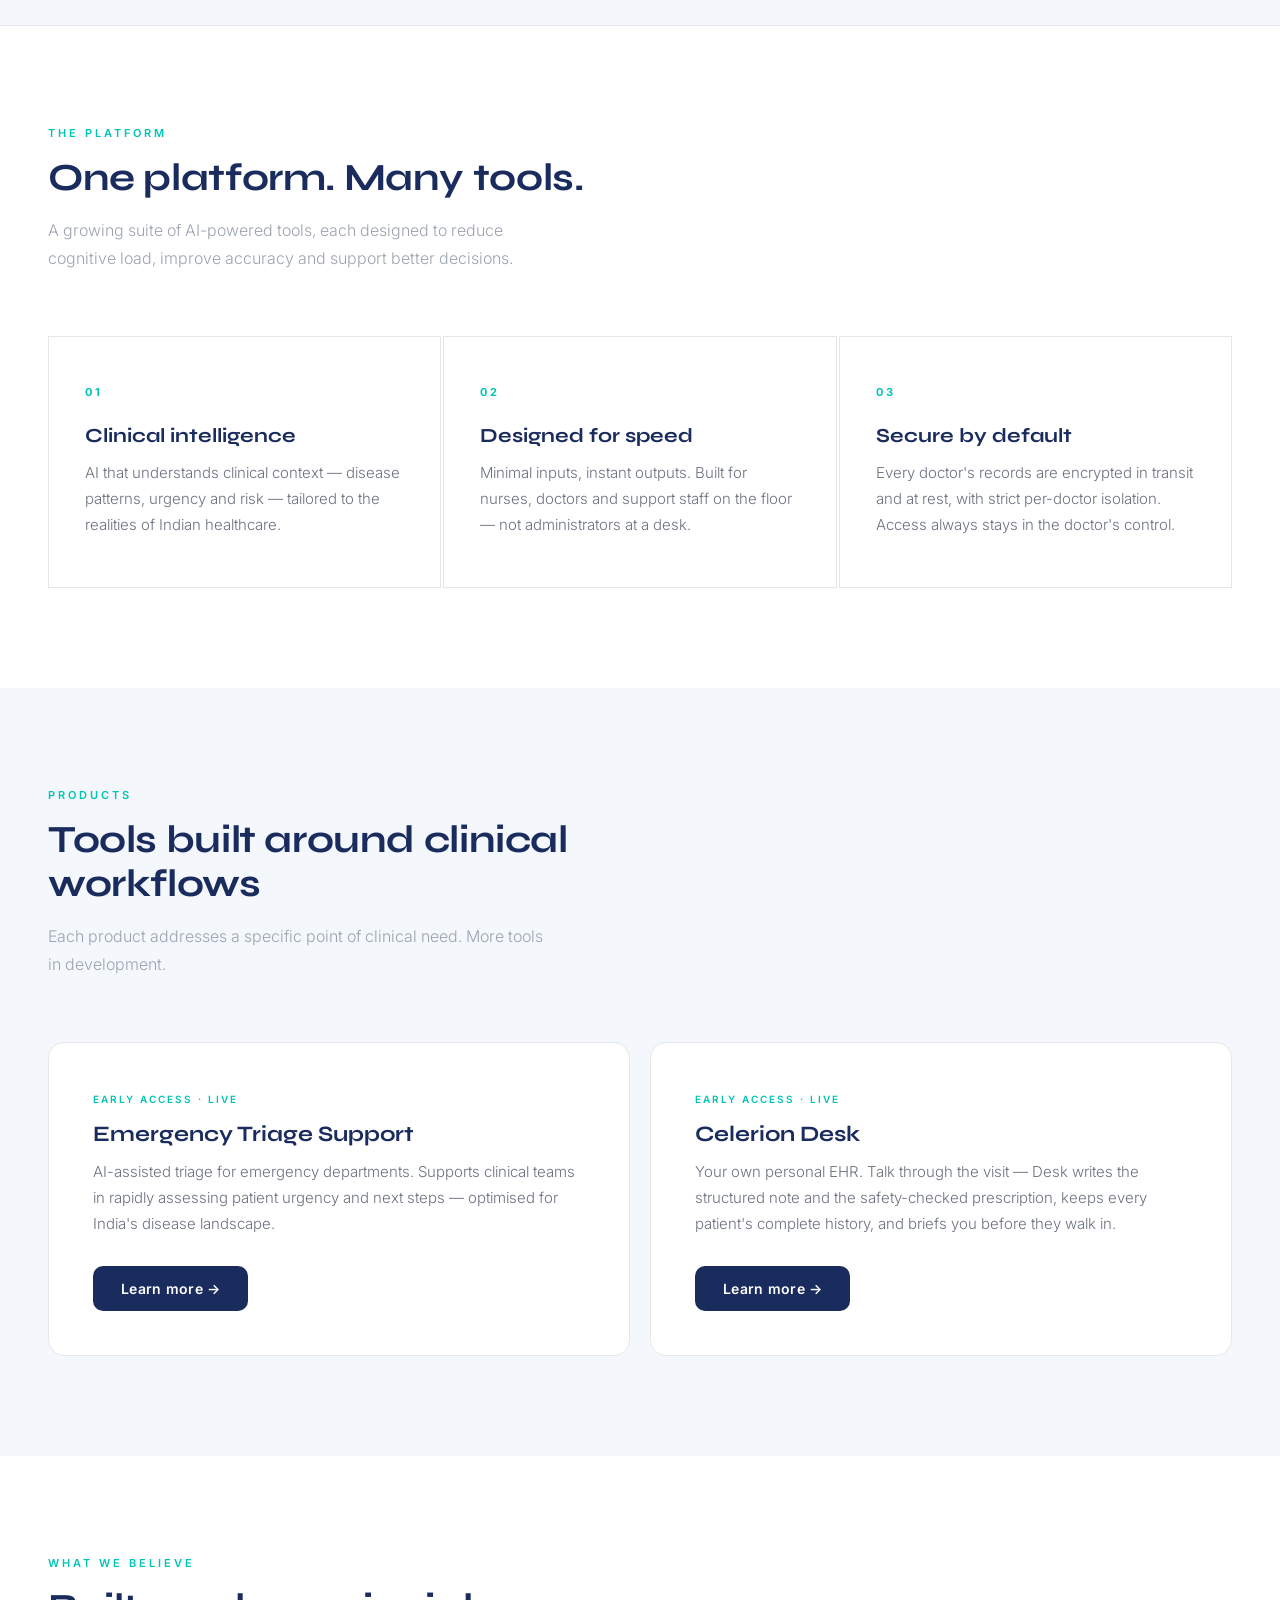
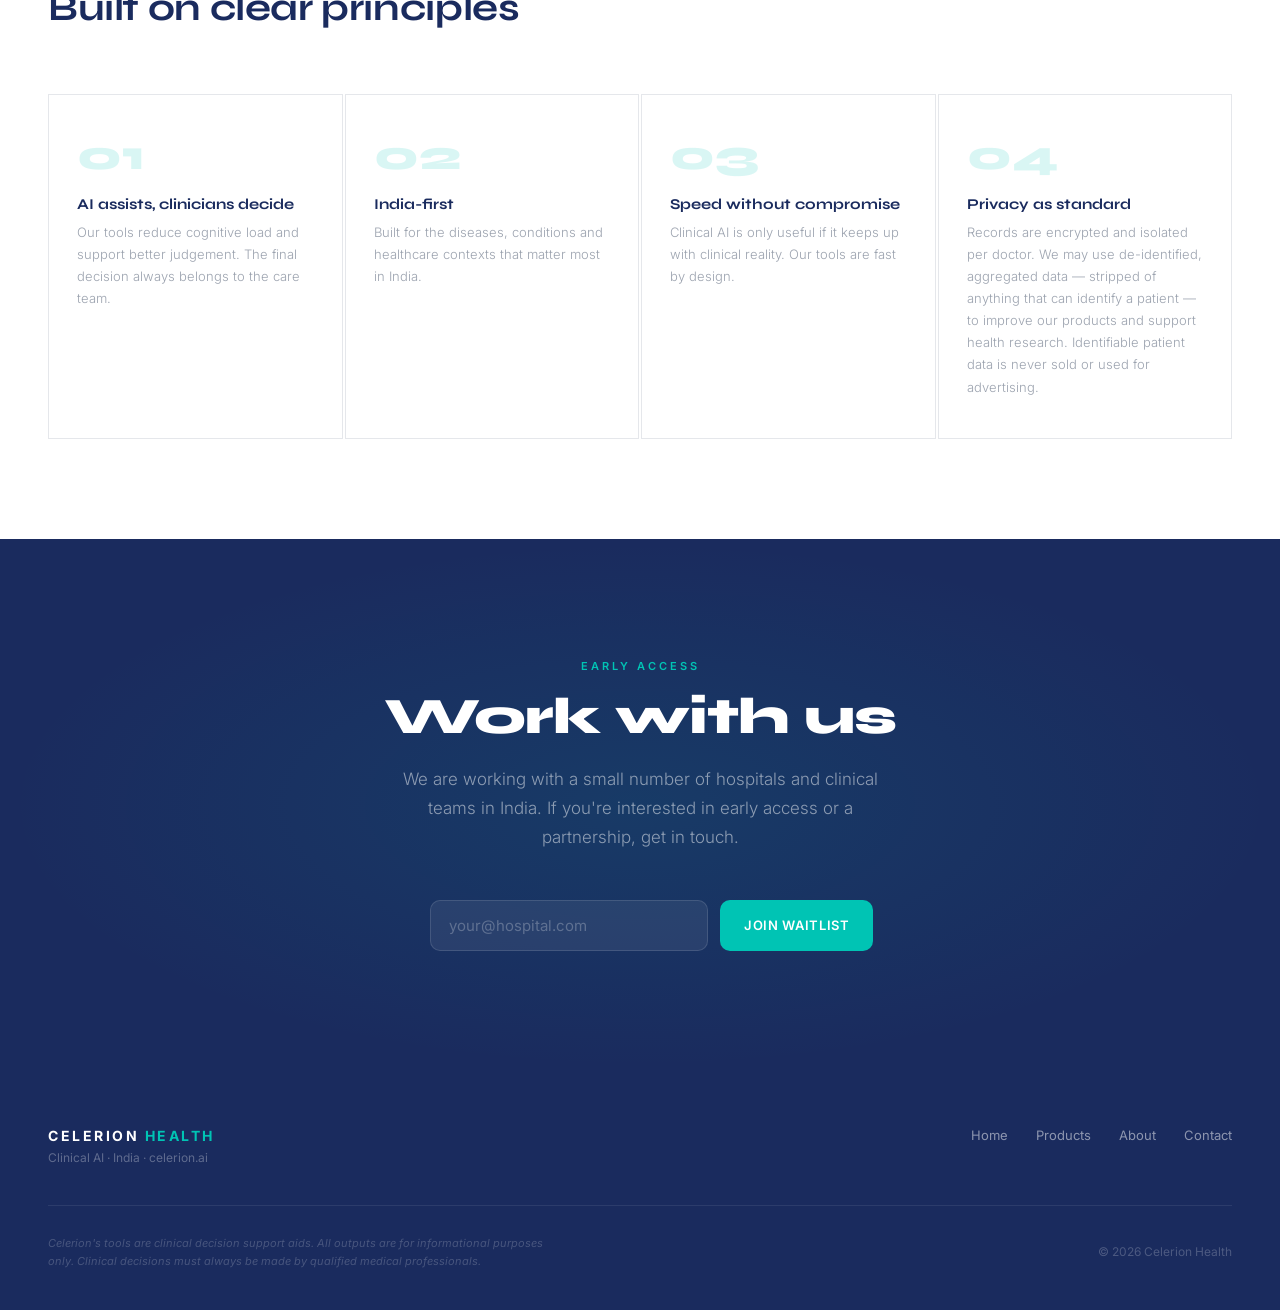
==== commit 4767c1e4: "Add files via upload" ====
--- a/index.html
+++ b/index.html
@@ -14,18 +14,19 @@
   /* HERO */
   #hero{position:relative;min-height:100vh;display:flex;align-items:center;padding:80px 0;z-index:1;overflow:hidden;}
   .hero-glow{position:absolute;top:10%;right:-5%;width:600px;height:600px;background:radial-gradient(circle,rgba(0,196,180,.08) 0%,transparent 65%);pointer-events:none;}
-  .hero-row{display:flex;align-items:center;justify-content:space-between;gap:56px;}
-  .hero-content{flex:1 1 0;max-width:640px;}
-  .hero-badge{display:inline-flex;align-items:center;gap:8px;background:rgba(0,196,180,.07);border:1px solid rgba(0,196,180,.2);border-radius:100px;padding:7px 16px;font-size:12px;font-weight:500;color:#00C4B4;letter-spacing:.04em;margin-bottom:36px;}
+  .hero-row{display:grid;grid-template-columns:minmax(0,1.15fr) minmax(0,1fr);align-items:center;gap:72px;}
+  .hero-content{min-width:0;}
+  .hero-badge{display:inline-flex;align-items:center;gap:8px;background:rgba(0,196,180,.07);border:1px solid rgba(0,196,180,.2);border-radius:100px;padding:7px 16px;font-size:12px;font-weight:500;color:#00C4B4;letter-spacing:.04em;margin-bottom:28px;}
   .badge-dot{width:6px;height:6px;background:#00C4B4;border-radius:50%;animation:blink 2s ease-in-out infinite;}
-  .hero-title{font-family:'Syne',sans-serif;font-weight:800;font-size:clamp(42px,5vw,76px);line-height:1.06;letter-spacing:-.02em;color:#1A2B5E;margin-bottom:12px;}
+  .hero-title{font-family:'Syne',sans-serif;font-weight:700;font-size:clamp(34px,3.5vw,52px);line-height:1.12;letter-spacing:-.015em;color:#1A2B5E;margin-bottom:20px;text-wrap:balance;}
   .hero-title .accent{color:#00C4B4;}
-  .hero-tagline{font-size:15px;font-weight:500;color:#00C4B4;letter-spacing:.04em;margin-bottom:24px;}
-  .hero-sub{font-size:18px;font-weight:300;color:#6b7280;line-height:1.75;max-width:540px;margin-bottom:48px;}
+  .hero-title .nowrap{white-space:nowrap;}
+  .hero-tagline{font-size:15px;font-weight:500;color:#00C4B4;letter-spacing:.04em;margin-bottom:16px;}
+  .hero-sub{font-size:18px;font-weight:300;color:#6b7280;line-height:1.7;max-width:520px;margin-bottom:36px;}
   .hero-actions{display:flex;gap:16px;flex-wrap:wrap;align-items:center;}
-  .hero-photo{flex:0 0 auto;width:clamp(280px,32vw,420px);border-radius:20px;overflow:hidden;box-shadow:0 24px 64px rgba(26,43,94,.18);border:1px solid #e5e7eb;}
-  .hero-photo img{display:block;width:100%;height:auto;}
-  @media(max-width:1000px){.hero-photo{display:none;}}
+  .hero-photo{width:100%;max-width:460px;justify-self:end;aspect-ratio:4/5;border-radius:20px;overflow:hidden;box-shadow:0 24px 64px rgba(26,43,94,.18);border:1px solid #e5e7eb;}
+  .hero-photo img{display:block;width:100%;height:100%;object-fit:cover;object-position:center 35%;}
+  @media(max-width:1000px){.hero-row{grid-template-columns:1fr;}.hero-photo{display:none;}}
 
   /* MISSION */
   #mission{position:relative;z-index:1;background:#F4F8FC;border-top:1px solid #e5e7eb;border-bottom:1px solid #e5e7eb;padding:100px 0;}
@@ -124,7 +125,7 @@
     <div class="hero-row">
     <div class="hero-content">
       <div class="hero-badge"><span class="badge-dot"></span>Clinical AI · Built for India</div>
-      <h1 class="hero-title">Discover Next-Generation<br>Healthcare Technology<br><span class="accent">with Celerion.</span></h1>
+      <h1 class="hero-title">Discover <span class="nowrap">next-generation</span> healthcare technology <span class="accent">with&nbsp;Celerion.</span></h1>
       <p class="hero-tagline">Empowering Medicine through Artificial Intelligence Innovations</p>
       <p class="hero-sub">AI tools that help doctors, nurses and emergency healthcare teams make better decisions, reduce errors and improve patient outcomes.</p>
       <div class="hero-actions">
--- a/shared.css
+++ b/shared.css
@@ -42,7 +42,7 @@
 
 /* COMMON */
 .eyebrow{font-size:11px;font-weight:600;letter-spacing:3px;color:#00C4B4;text-transform:uppercase;margin-bottom:16px;}
-.container{max-width:1200px;margin:0 auto;padding:0 48px;}
+.container{max-width:1296px;margin:0 auto;padding:0 48px;}
 
 @media(max-width:900px){
   nav{padding:0 20px;}
